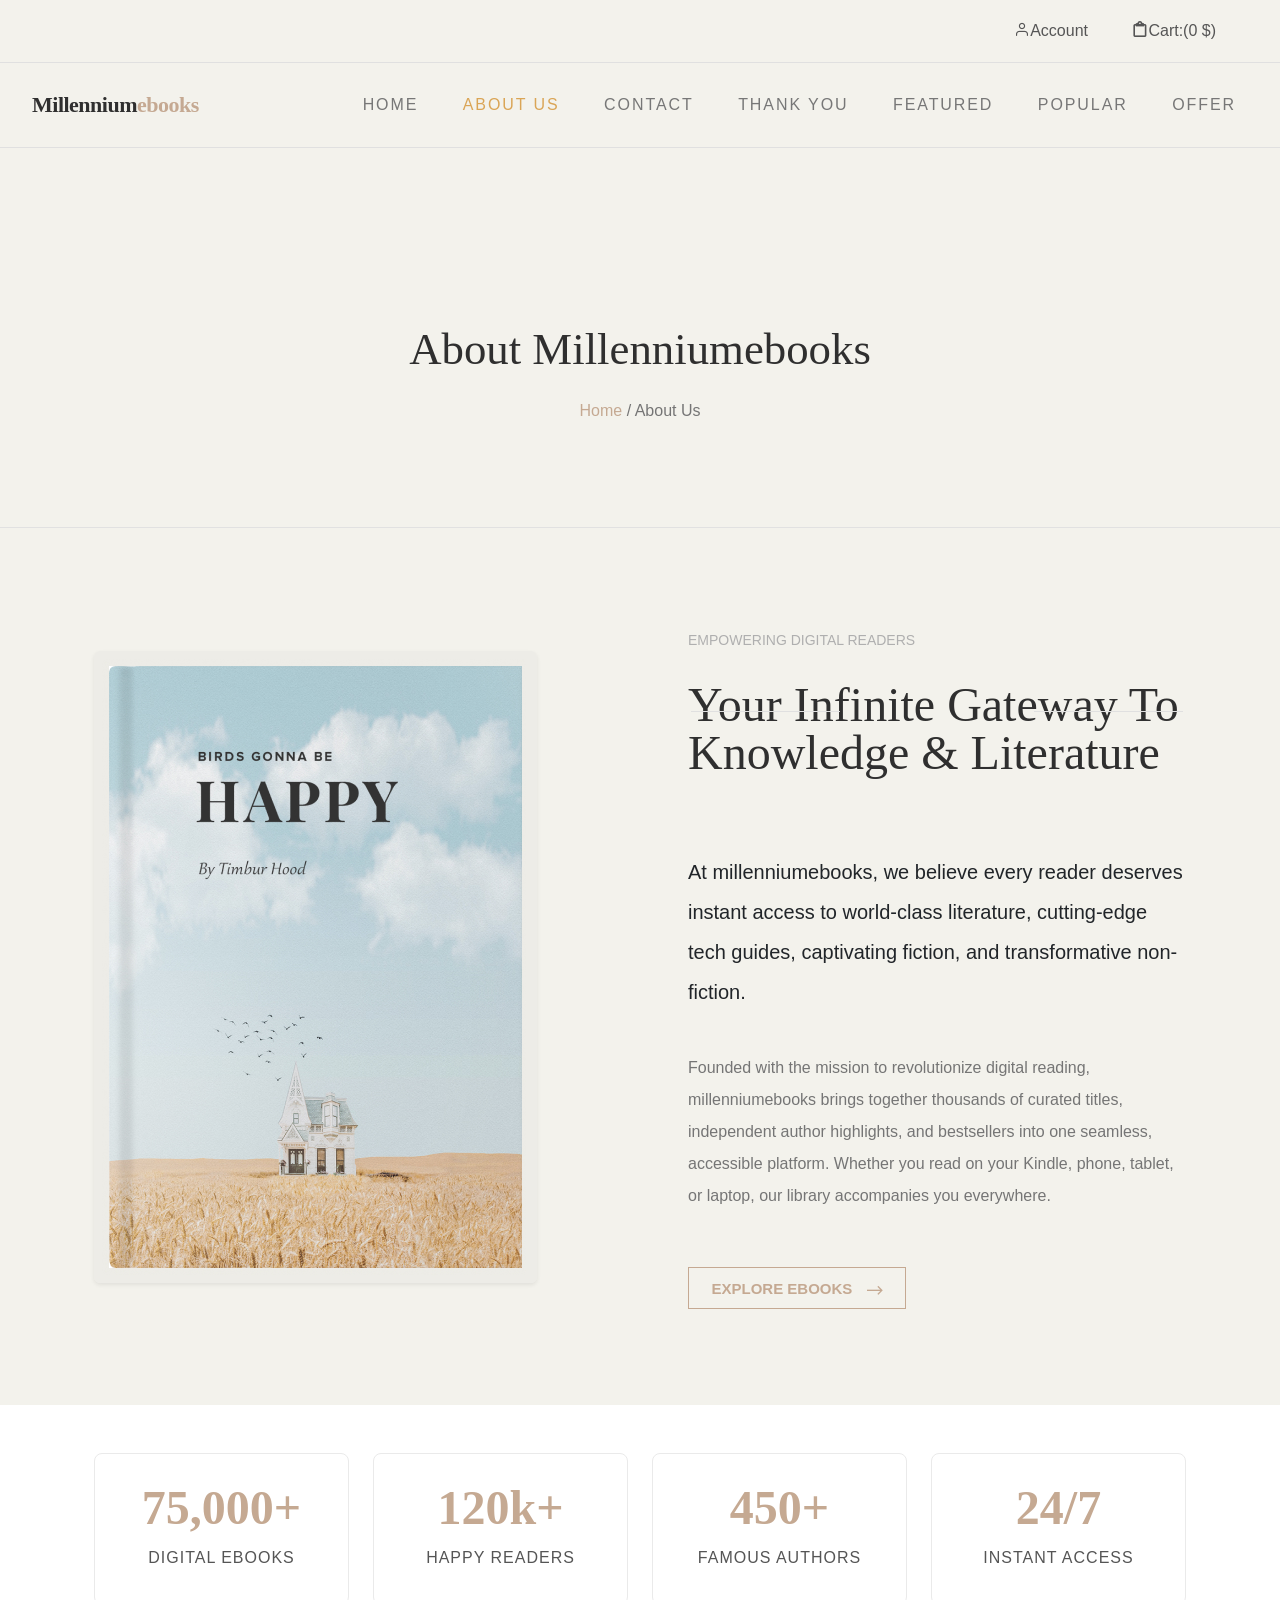
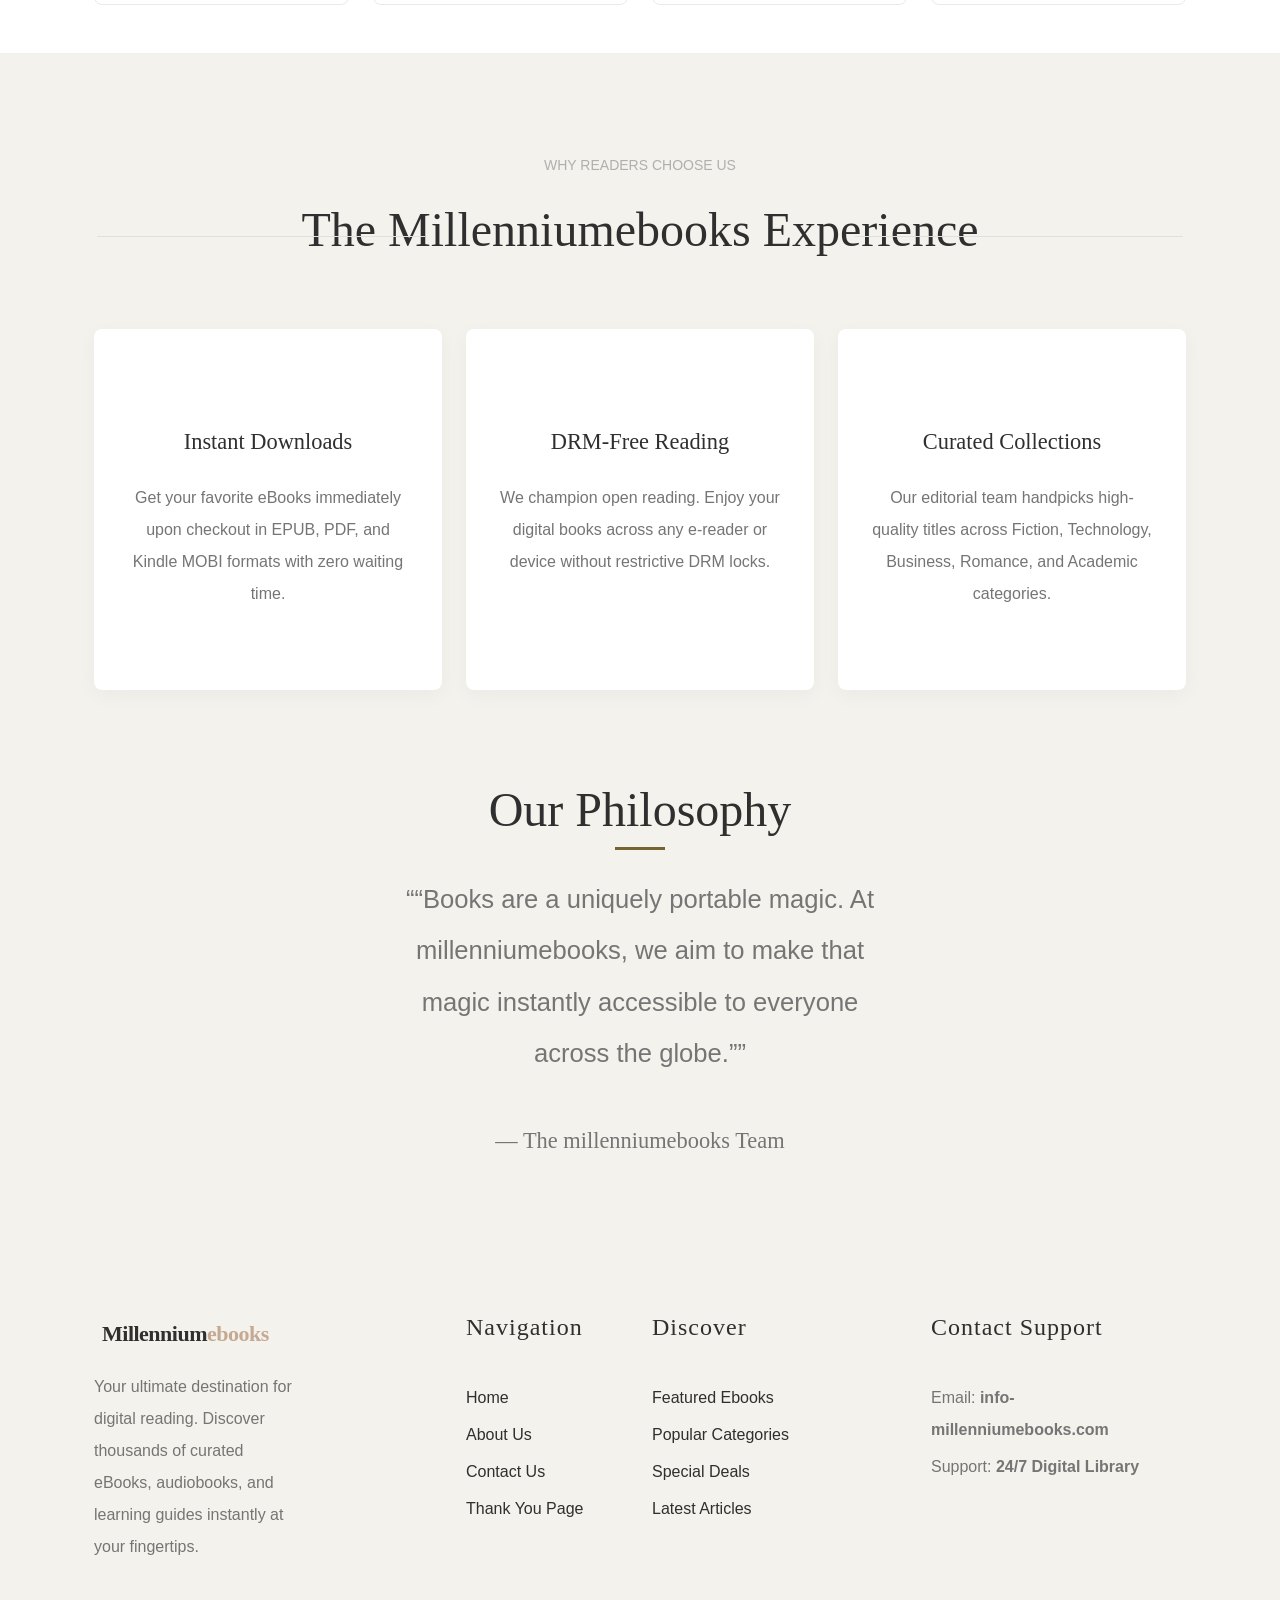
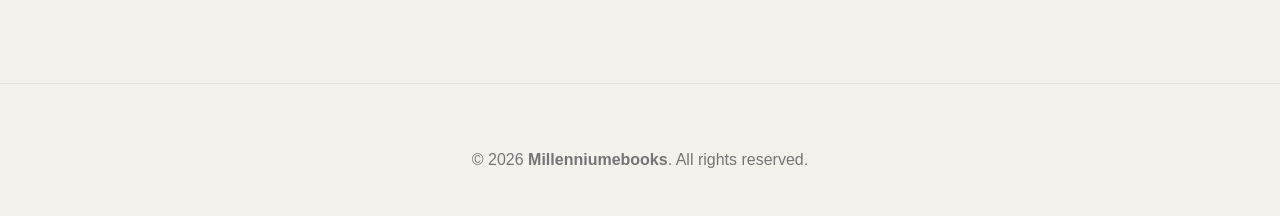
==== about.html @ 680aabe4 "first commit" ====
<!DOCTYPE html>
<html lang="en">

<head>
	<title>About Us - millenniumebooks</title>
	<meta charset="utf-8">
	<meta http-equiv="X-UA-Compatible" content="IE=edge">
	<meta name="viewport" content="width=device-width, initial-scale=1.0">
	<meta name="format-detection" content="telephone=no">
	<meta name="apple-mobile-web-app-capable" content="yes">
	<meta name="author" content="millenniumebooks">
	<meta name="keywords" content="ebooks, digital library, online bookstore, reading, audiobooks">
	<meta name="description"
		content="Learn more about millenniumebooks - your digital doorway to millions of eBooks and audiobooks worldwide.">

	<link href="https://cdn.jsdelivr.net/npm/bootstrap@5.3.1/dist/css/bootstrap.min.css" rel="stylesheet"
		integrity="sha384-4bw+/aepP/YC94hEpVNVgiZdgIC5+VKNBQNGCHeKRQN+PtmoHDEXuppvnDJzQIu9" crossorigin="anonymous">

	<link rel="stylesheet" type="text/css" href="css/normalize.css">
	<link rel="stylesheet" type="text/css" href="icomoon/icomoon.css">
	<link rel="stylesheet" type="text/css" href="css/vendor.css">
	<link rel="stylesheet" type="text/css" href="style.css">

	<style>
		.page-hero {
			background: #F3F2EC;
			padding: 80px 0 60px 0;
			text-align: center;
			border-bottom: 1px solid #E1E1E1;
		}

		.page-title {
			font-family: var(--heading-font);
			font-size: 2.8rem;
			color: #2f2f2f;
			margin-bottom: 15px;
		}

		.page-breadcrumb {
			font-size: 1rem;
			color: #757575;
		}

		.page-breadcrumb a {
			color: #C5A992;
			text-decoration: none;
		}

		.about-feature-box {
			background: #ffffff;
			padding: 40px 30px;
			border-radius: 8px;
			box-shadow: 0 5px 20px rgba(0, 0, 0, 0.04);
			transition: transform 0.3s ease, box-shadow 0.3s ease;
			height: 100%;
		}

		.about-feature-box:hover {
			transform: translateY(-5px);
			box-shadow: 0 12px 30px rgba(0, 0, 0, 0.08);
		}

		.feature-icon {
			font-size: 42px;
			color: #C5A992;
			margin-bottom: 20px;
			display: inline-block;
		}

		.stat-box {
			text-align: center;
			padding: 30px 15px;
			background: #ffffff;
			border-radius: 8px;
			border: 1px solid #EAEAEA;
		}

		.stat-number {
			font-family: var(--heading-font);
			font-size: 3rem;
			color: #C5A992;
			font-weight: 700;
			line-height: 1;
			margin-bottom: 10px;
		}

		.stat-label {
			font-size: 1rem;
			color: #555555;
			text-transform: uppercase;
			letter-spacing: 1px;
		}
	</style>
</head>

<body>

	<div id="header-wrap">

		<div class="top-content">
			<div class="container-fluid">
				<div class="row align-items-center">
					<div class="col-12 text-end">
						<div class="right-element">
							<a href="#" class="user-account for-buy"><i
									class="icon icon-user"></i><span>Account</span></a>
							<a href="#" class="cart for-buy"><i class="icon icon-clipboard"></i><span>Cart:(0
									$)</span></a>
						</div><!--top-right-->
					</div>
				</div>
			</div>
		</div><!--top-content-->

		<header id="header">
			<div class="container-fluid">
				<div class="row align-items-center">

					<div class="col-md-3">
						<div class="main-logo">
							<a href="index.html" class="brand-logo"
								style="text-decoration: none; display: inline-flex; align-items: center; gap: 8px;">
								<i class="icon icon-bookmark" style="font-size: 26px; color: #C5A992;"></i>
								<span
									style="font-family: 'Prata', serif; font-size: 22px; font-weight: 700; color: #2f2f2f; letter-spacing: -0.5px;">
									Millennium<span style="color: #C5A992;">ebooks</span>
								</span>
							</a>
						</div>
					</div>

					<div class="col-md-9">

						<nav id="navbar">
							<div class="main-menu stellarnav">
								<ul class="menu-list">
									<li class="menu-item"><a href="index.html">Home</a></li>
									<li class="menu-item active"><a href="about.html" class="nav-link">About Us</a></li>
									<li class="menu-item"><a href="contact.html" class="nav-link">Contact</a></li>
									<li class="menu-item"><a href="thank-you.html" class="nav-link">Thank You</a></li>

									<li class="menu-item"><a href="index.html#featured-books"
											class="nav-link">Featured</a></li>
									<li class="menu-item"><a href="index.html#popular-books"
											class="nav-link">Popular</a></li>
									<li class="menu-item"><a href="index.html#special-offer" class="nav-link">Offer</a>
									</li>
								</ul>

								<div class="hamburger">
									<span class="bar"></span>
									<span class="bar"></span>
									<span class="bar"></span>
								</div>

							</div>
						</nav>

					</div>

				</div>
			</div>
		</header>

	</div><!--header-wrap-->

	<!-- Hero Banner -->
	<section class="page-hero">
		<div class="container">
			<h1 class="page-title">About millenniumebooks</h1>
			<p class="page-breadcrumb"><a href="index.html">Home</a> / About Us</p>
		</div>
	</section>

	<!-- Main Story Section -->
	<section class="py-5 my-5">
		<div class="container">
			<div class="row align-items-center">
				<div class="col-lg-6 mb-4 mb-lg-0">
					<img src="images/single-image.jpg" alt="About Millennium Ebooks"
						class="img-fluid rounded shadow-sm">
				</div>
				<div class="col-lg-6 ps-lg-5">
					<div class="section-header">
						<div class="title">
							<span>Empowering Digital Readers</span>
						</div>
						<h2 class="section-title">Your Infinite Gateway To Knowledge & Literature</h2>
					</div>
					<p class="lead text-dark">At <strong>millenniumebooks</strong>, we believe every reader deserves
						instant access to world-class literature, cutting-edge tech guides, captivating fiction, and
						transformative non-fiction.</p>
					<p>Founded with the mission to revolutionize digital reading, millenniumebooks brings together
						thousands of curated titles, independent author highlights, and bestsellers into one seamless,
						accessible platform. Whether you read on your Kindle, phone, tablet, or laptop, our library
						accompanies you everywhere.</p>
					<div class="btn-wrap mt-4">
						<a href="index.html#featured-books" class="btn btn-outline-accent btn-accent-arrow">Explore
							Ebooks <i class="icon icon-ns-arrow-right"></i></a>
					</div>
				</div>
			</div>
		</div>
	</section>

	<!-- Counter Stats Section -->
	<section class="py-5 bg-white">
		<div class="container">
			<div class="row g-4">
				<div class="col-md-3 col-6">
					<div class="stat-box">
						<div class="stat-number">75,000+</div>
						<div class="stat-label">Digital Ebooks</div>
					</div>
				</div>
				<div class="col-md-3 col-6">
					<div class="stat-box">
						<div class="stat-number">120k+</div>
						<div class="stat-label">Happy Readers</div>
					</div>
				</div>
				<div class="col-md-3 col-6">
					<div class="stat-box">
						<div class="stat-number">450+</div>
						<div class="stat-label">Famous Authors</div>
					</div>
				</div>
				<div class="col-md-3 col-6">
					<div class="stat-box">
						<div class="stat-number">24/7</div>
						<div class="stat-label">Instant Access</div>
					</div>
				</div>
			</div>
		</div>
	</section>

	<!-- Features Cards Section -->
	<section class="py-5 my-5">
		<div class="container">
			<div class="section-header align-center mb-5">
				<div class="title">
					<span>Why Readers Choose Us</span>
				</div>
				<h2 class="section-title">The millenniumebooks Experience</h2>
			</div>

			<div class="row g-4">
				<div class="col-md-4">
					<div class="about-feature-box text-center">
						<i class="icon icon-download feature-icon"></i>
						<h3>Instant Downloads</h3>
						<p>Get your favorite eBooks immediately upon checkout in EPUB, PDF, and Kindle MOBI formats with
							zero waiting time.</p>
					</div>
				</div>

				<div class="col-md-4">
					<div class="about-feature-box text-center">
						<i class="icon icon-shield feature-icon"></i>
						<h3>DRM-Free Reading</h3>
						<p>We champion open reading. Enjoy your digital books across any e-reader or device without
							restrictive DRM locks.</p>
					</div>
				</div>

				<div class="col-md-4">
					<div class="about-feature-box text-center">
						<i class="icon icon-star feature-icon"></i>
						<h3>Curated Collections</h3>
						<p>Our editorial team handpicks high-quality titles across Fiction, Technology, Business,
							Romance, and Academic categories.</p>
					</div>
				</div>
			</div>
		</div>
	</section>

	<!-- Quote Section -->
	<section id="quotation" class="align-center pb-5 mb-5">
		<div class="inner-content">
			<h2 class="section-title divider">Our Philosophy</h2>
			<blockquote data-aos="fade-up">
				<q>“Books are a uniquely portable magic. At millenniumebooks, we aim to make that magic instantly
					accessible to everyone across the globe.”</q>
				<div class="author-name">— The millenniumebooks Team</div>
			</blockquote>
		</div>
	</section>

	<!-- Footer -->
	<footer id="footer">
		<div class="container">
			<div class="row">

				<div class="col-md-4">
					<div class="footer-item">
						<div class="company-brand">
							<a href="index.html" class="brand-logo"
								style="text-decoration: none; display: inline-flex; align-items: center; gap: 8px; margin-bottom: 15px;">
								<i class="icon icon-bookmark" style="font-size: 26px; color: #C5A992;"></i>
								<span
									style="font-family: 'Prata', serif; font-size: 22px; font-weight: 700; color: #2f2f2f; letter-spacing: -0.5px;">
									Millennium<span style="color: #C5A992;">ebooks</span>
								</span>
							</a>
							<p>Your ultimate destination for digital reading. Discover thousands of curated eBooks,
								audiobooks, and learning guides instantly at your fingertips.</p>
						</div>
					</div>
				</div>

				<div class="col-md-2">
					<div class="footer-menu">
						<h5>Navigation</h5>
						<ul class="menu-list">
							<li class="menu-item"><a href="index.html">Home</a></li>
							<li class="menu-item"><a href="about.html">About Us</a></li>
							<li class="menu-item"><a href="contact.html">Contact Us</a></li>
							<li class="menu-item"><a href="thank-you.html">Thank You Page</a></li>
						</ul>
					</div>
				</div>

				<div class="col-md-3">
					<div class="footer-menu">
						<h5>Discover</h5>
						<ul class="menu-list">
							<li class="menu-item"><a href="index.html#featured-books">Featured Ebooks</a></li>
							<li class="menu-item"><a href="index.html#popular-books">Popular Categories</a></li>
							<li class="menu-item"><a href="index.html#special-offer">Special Deals</a></li>
							<li class="menu-item"><a href="index.html#latest-blog">Latest Articles</a></li>
						</ul>
					</div>
				</div>

				<div class="col-md-3">
					<div class="footer-menu">
						<h5>Contact Support</h5>
						<ul class="menu-list">
							<li class="menu-item">
								<span>Email: <strong>info-millenniumebooks.com</strong></span>
							</li>
							<li class="menu-item">
								<span>Support: <strong>24/7 Digital Library</strong></span>
							</li>
						</ul>
					</div>
				</div>

			</div>
		</div>
	</footer>

	<div id="footer-bottom">
		<div class="container">
			<div class="row">
				<div class="col-md-12">
					<div class="copyright text-center">
						<p>© 2026 <strong>Millenniumebooks</strong>. All rights reserved.</p>
					</div>
				</div>
			</div>
		</div>
	</div>

	<script src="js/jquery-1.11.0.min.js"></script>
	<script src="https://cdn.jsdelivr.net/npm/bootstrap@5.3.1/dist/js/bootstrap.bundle.min.js"
		integrity="sha384-HwwvtgBNo3bZJJLYd8oVXjrBZt8cqVSpeBNS5n7C8IVInixGAoxmnlMuBnhbgrkm"
		crossorigin="anonymous"></script>
	<script src="js/plugins.js"></script>
	<script src="js/script.js"></script>
	<script src="js/cart.js"></script>

</body>

</html>
---- icomoon/icomoon.css ----
@font-face {
  font-family: 'icomoon';
  src:  url('fonts/icomoon.eot?23qo56');
  src:  url('fonts/icomoon.eot?23qo56#iefix') format('embedded-opentype'),
    url('fonts/icomoon.ttf?23qo56') format('truetype'),
    url('fonts/icomoon.woff?23qo56') format('woff'),
    url('fonts/icomoon.svg?23qo56#icomoon') format('svg');
  font-weight: normal;
  font-style: normal;
  font-display: block;
}

[class^="icon-"], [class*=" icon-"] {
  /* use !important to prevent issues with browser extensions that change fonts */
  font-family: 'icomoon' !important;
  speak: never;
  font-style: normal;
  font-weight: normal;
  font-variant: normal;
  text-transform: none;
  line-height: 1;

  /* Better Font Rendering =========== */
  -webkit-font-smoothing: antialiased;
  -moz-osx-font-smoothing: grayscale;
}

.icon-ns-arrow-right:before {
  content: "\e90b";
}
.icon-cancel:before {
  content: "\e904";
}
.icon-arrow-left-circle:before {
  content: "\e902";
}
.icon-arrow-right-circle:before {
  content: "\e903";
}
.icon-user:before {
  content: "\e907";
}
.icon-search:before {
  content: "\e905";
}
.icon-notes:before {
  content: "\e906";
}
.icon-clipboard:before {
  content: "\e908";
}
.icon-close:before {
  content: "\e909";
}
.icon-currency-dollar:before {
  content: "\e90a";
}
.icon-arrow-left:before {
  content: "\e900";
}
.icon-arrow-right:before {
  content: "\e901";
}
.icon-twitter:before {
  content: "\f099";
}
.icon-facebook:before {
  content: "\f09a";
}
.icon-facebook-f:before {
  content: "\f09a";
}
.icon-bars:before {
  content: "\f0c9";
}
.icon-navicon:before {
  content: "\f0c9";
}
.icon-reorder:before {
  content: "\f0c9";
}
.icon-youtube-play:before {
  content: "\f16a";
}
.icon-behance-square:before {
  content: "\f1b5";
}
.icon-paper-plane:before {
  content: "\f1d8";
}
.icon-send:before {
  content: "\f1d8";
}
.icon-pinterest-p:before {
  content: "\f231";
}
---- style.css ----
/*
Theme Name: Booksaw BookStore Template
Theme URI: https://templatesjungle.com/
Author: TemplatesJungle
Author URI: https://templatesjungle.com/
Description: Booksaw is specially designed product packaged for Book Store by TemplateJungle.
Version: 1.1
*/

/*--------------------------------------------------------------
/* GENERAL STYLES
--------------------------------------------------------------*/
/*--------------------------------------------------------------
/** 1. VARIABLES
--------------------------------------------------------------*/
:root {
  /* widths for rows and containers
     */
  --header-height: 160px;
  --header-height-min: 80px;
}

/* on mobile devices below 600px
 */
@media screen and (max-width: 600px) {
  :root {
    --header-height: 100px;
    --header-height-min: 80px;
  }
}

/* Theme Colors */
:root {
  --accent-color: #C5A992;
  --secondary-color: #C5A992;
  --dark-color: #2f2f2f;
  --light-color: #F3F2EC;
  --body-text-color: #757575;
  --light-text-color: #afafaf;
  --dark-text-color: #2f2f2f;
}

/* Fonts */
:root {
  --body-font: "Raleway", sans-serif;
  --heading-font: "Prata", Georgia, serif;
  --secondary-font: "Playfair Display", Georgia, serif;
}

/* Bootstrap variables */
:root,
[data-bs-theme=light] {
  --heading-font: "Prata", Georgia, serif;
  --heading-font-weight: 400;
  --heading-color: var(--bs-dark);
  --heading-line-height: 1.1;

  --swiper-theme-color: var(--bs-primary);

  --custom-easing: cubic-bezier(.17, .67, .83, .67);

  /* theme colors */
  --bs-body-font-family: "Raleway", arial, sans-serif;
  --bs-body-font-size: 0.9rem;
  --bs-body-font-weight: 400;
  --bs-body-line-height: 1.7;
  --bs-body-color: #333;
  --bs-body-color-rgb: 51, 51, 51;

  --bs-primary: #C5A992;
  --bs-primary-dark: #C5A992;
  --bs-secondary: #C5A992;
  --bs-black: #111;
  --bs-light: #F1F1F0;
  --bs-dark: #212529;
  --bs-gray: #949494;
  --bs-gray-dark: #51565b;

  --bs-primary-rgb: 169, 128, 115;
  --bs-secondary-rgb: 253, 238, 233;
  --bs-black-rgb: 17, 17, 17;
  --bs-light-rgb: 241, 241, 240;
  --bs-dark-rgb: 33, 37, 41;

  --bs-link-color: var(--bs-dark);
  --bs-link-color-rgb: 17, 17, 17;
  --bs-link-decoration: underline;
  --bs-link-hover-color: var(--bs-primary);
  --bs-link-hover-color-rgb: 169, 128, 115;
}

.container,
.container-fluid,
.container-lg,
.container-md,
.container-sm,
.container-xl,
.container-xxl {
  /* spacing */
  --bs-gutter-x: 2.5rem;
}

.display-1,
.display-2,
.display-3,
.display-4,
.display-5,
.display-6 {
  font-family: var(--heading-font);
  font-weight: var(--heading-font-weight);
  line-height: var(--heading-line-height);
}

h1,
h2,
h3,
h4,
h5,
h6 {
  color: var(--heading-color);
}

a {
  text-decoration: none;
  transition: all 0.3s ease-out;
}

/* container fluid */
.container-fluid {
  /* width: 98%; */
  max-width: 1800px;
}

/* Dropdown */
.dropdown-menu {
  --bs-dropdown-border-radius: 0;
  --bs-dropdown-border-width: 0;
}

.dropdown-item {
  --bs-dropdown-item-padding-y: 0.25rem;
  --bs-dropdown-item-padding-x: 1rem;
  --bs-dropdown-link-color: var(--bs-black);
  --bs-dropdown-item-border-radius: 0;
}

.dropdown-item.active,
.dropdown-item:active {
  --bs-dropdown-link-active-color: var(--bs-light);
  --bs-dropdown-link-active-bg: var(--bs-black);
}

/* list group */
.list-group-item {
  --bs-list-group-item-padding-x: 0;
  --bs-list-group-border-width: 0;
}

/* btn */
.btn {
  --bs-btn-border-radius: 0;
}

.btn-primary {
  --bs-btn-color: #fff;
  --bs-btn-bg: var(--bs-primary);
  --bs-btn-border-color: var(--bs-primary);
  --bs-btn-hover-color: #fff;
  --bs-btn-hover-bg: var(--bs-primary-dark);
  --bs-btn-hover-border-color: var(--bs-primary-dark);
  --bs-btn-focus-shadow-rgb: 49, 132, 253;
  --bs-btn-active-color: #fff;
  --bs-btn-active-bg: var(--bs-secondary);
  --bs-btn-active-border-color: var(--bs-secondary);
  --bs-btn-active-shadow: inset 0 3px 5px rgba(0, 0, 0, 0.125);
  --bs-btn-disabled-color: #fff;
  --bs-btn-disabled-bg: var(--bs-primary);
  --bs-btn-disabled-border-color: var(--bs-primary);
}

.btn-outline-primary {
  --bs-btn-color: var(--bs-primary);
  --bs-btn-border-color: var(--bs-primary);
  --bs-btn-hover-color: #fff;
  --bs-btn-hover-bg: var(--bs-primary);
  --bs-btn-hover-border-color: var(--bs-primary);
  --bs-btn-focus-shadow-rgb: 13, 110, 253;
  --bs-btn-active-color: #fff;
  --bs-btn-active-bg: var(--bs-primary);
  --bs-btn-active-border-color: var(--bs-primary);
  --bs-btn-active-shadow: inset 0 3px 5px rgba(0, 0, 0, 0.125);
  --bs-btn-disabled-color: var(--bs-primary);
  --bs-btn-disabled-bg: transparent;
  --bs-btn-disabled-border-color: var(--bs-primary);
  --bs-gradient: none;
}

.pagination {
  --bs-pagination-active-bg: var(--bs-black);
  --bs-pagination-bg: transparent;
  --bs-pagination-border-width: 0;
  --bs-pagination-border-radius: 0;
}

/* breadcrumb */
.breadcrumb {
  --bs-breadcrumb-item-padding-x: 1em;
}

/* text white */
.text-white {
  --heading-color: var(--bs-light);
  --bs-breadcrumb-item-active-color: var(--bs-light);
  --bs-breadcrumb-divider-color: var(--bs-light);
  --bs-link-color-rgb: var(--bs-light-rgb);
  --bs-link-hover-color-rgb: var(--bs-light-rgb);
}

.text-white .nav-link {
  --bs-nav-link-color: var(--bs-light);
  --bs-nav-link-hover-color: var(--bs-light);
  --bs-nav-link-active-color: var(--bs-light);
  --bs-navbar-active-color: var(--bs-light);
}

/* accordion */
.accordion {
  --bs-accordion-border-width: 0;
  --bs-accordion-border-radius: 0;
  --bs-accordion-inner-border-radius: 0;
  --bs-accordion-btn-padding-x: 0;
  --bs-accordion-btn-padding-y: 1rem;
  --bs-accordion-btn-color: var(--bs-dark);
  --bs-accordion-btn-bg: transparent;
  --bs-accordion-btn-focus-border-color: var(--bs-dark);
  --bs-accordion-btn-focus-box-shadow: none;
  --bs-accordion-body-padding-x: 0;
  --bs-accordion-body-padding-y: 1rem;
  --bs-accordion-active-color: var(--bs-dark);
  --bs-accordion-active-bg: transparent;
}

.accordion-button {
  font-size: 1.2rem;
  border-bottom: 1px solid var(--bs-border-color);
}

/* form control */
.form-control:focus {
  border-color: #ccc;
  box-shadow: 0 0 0 0.25rem rgba(200, 200, 200, .25);
}

/* dark theme */
[data-bs-theme=dark] {
  color-scheme: dark;

  --heading-color: #fff;
  --bs-heading-color: #fff;
  --bs-link-color: #CCCCCC;
  --bs-link-hover-color: var(--bs-primary);
  --bs-link-color-rgb: 204, 204, 204;
  --bs-link-hover-color-rgb: 131, 169, 172;
  --bs-body-color: var(--bs-light);
  --bs-body-color-rgb: 241, 241, 240;
  --bs-body-bg: #111;
  --bs-body-bg-rgb: 17, 17, 41;

  color: var(--bs-gray);
}

[data-bs-theme=dark] .dropdown-item {
  --bs-dropdown-link-color: var(--bs-light);
  --bs-dropdown-link-hover-color: var(--bs-white);
}

[data-bs-theme=dark] .bg-white,
[data-bs-theme=dark] .bg-light {
  --bs-bg-opacity: 0.1;
}

/* end of Bootstrap Color Theme */

.container, .container-fluid, .container-lg, .container-md, .container-sm, .container-xl, .container-xxl {
  --bs-gutter-x: 3rem;
}

/* 2.1 General Styles
/*----------------------------------------------*/
*,
*::before,
*::after {
  -webkit-box-sizing: border-box;
  -moz-box-sizing: border-box;
  box-sizing: border-box;
}

html {
  box-sizing: border-box;
}

body {
  font-family: var(--body-font);
  font-size: 16px;
  line-height: 2;
  color: var(--body-text-color);
  background-color: var(--light-color);
}

body.no-scroll {
  overflow: hidden;
}

a {
  color: var(--accent-color);
  transition: 0.3s color ease-out;
}

a:hover {
  color: #111;
}

ul,
ol {
  margin-top: 0;
  margin-bottom: 10px;
  margin-left: 0;
}

ul ul,
ol ul,
ul ol,
ol ol {
  margin-top: 5px;
  margin-bottom: 0;
}

ul li,
ol li {
  margin-bottom: 5px;
  outline: 0;
}

ul li.active a {
  color: #daa556;
}

ul li:last-child,
ol li:last-child {
  margin-bottom: 0;
}

dl {
  margin-top: 0;
  margin-bottom: 2rem;
}

dt,
dd {
  line-height: 1.42857143;
}

dt {
  font-weight: bold;
}

dd {
  margin-left: 0;
}

button,
input,
select,
textarea {
  font-family: inherit;
  font-size: inherit;
  line-height: inherit;
  outline: 0;
}

figure {
  margin: 0;
}

img {
  display: inline-block;
  border: 0;
  max-width: 100%;
  height: auto;
  vertical-align: middle;
}

::selection {
  background: rgba(0, 0, 0, 0.8);
  color: #fff;
  text-shadow: none;
}

::-moz-selection {
  background: rgba(0, 0, 0, 0.8);
  color: #fff;
  text-shadow: none;
}

/* image align */
figure.align-right {
  margin: 30px 0 30px 30px;
}

/* Typography */
/*----------------------------------------------*/

h1,
.h1,
h2,
.h2,
h3,
.h3,
h4,
.h4,
h5,
.h5,
h6,
.h6 {
  font-family: var(--heading-font);
  line-height: 1.2;
  color: var(--dark-color);
}

h1.light,
.h1,
h2.light,
.h2,
h3.light,
.h3,
h4.light,
.h4,
h5.light,
.h5,
h6.light,
.h6 {
  color: #fff;
}

h1,
h2,
h3 {
  margin: 25px 0;
  text-transform: capitalize;
}

h5,
h6 {
  letter-spacing: 1px;
}

h1,
.h1 {
  font-size: 2.5em;
  line-height: 1.4;
}

h2,
.h2 {
  font-size: 1.5em;
  line-height: 1.4;
}

h3,
.h3 {
  font-size: 1.4em;
  line-height: 1.4;
}

h4,
.h4 {
  font-size: 1.1em;
  line-height: 1.4;
}

h5,
.h5 {
  font-size: .83em;
  line-height: 1.25;
}

h6,
.h6 {
  font-size: .67em;
  line-height: 1.1;
}

h1 a,
h2 a,
h3 a,
h4 a,
h5 a,
h6 a {
  font-weight: inherit;
  color: inherit;
  text-decoration: none;
}

p {
  margin: 0 0 20px 0;
}

p:empty {
  display: none;
}

small {
  font-size: 85%;
}

mark {
  background-color: #fcf8e3;
  padding: 0.28rem;
}

dfn,
cite,
em,
i {
  font-style: italic;
}

code,
kbd,
var {
  font-size: 14px;
}

code {
  background-color: #f9f2f4;
}

abbr {
  border-bottom: 0.1px dotted #666;
  cursor: help;
}

::placeholder {
  color: #999;
}

/*----------------------------------------------*/
/* 2.1 Floating & Alignment */
/*----------------------------------------------*/

.align-left {
  float: left;
  text-align: left;
}

.align-right {
  float: right;
  text-align: right;
}

.align-center {
  display: block;
  margin-left: auto;
  margin-right: auto;
  text-align: center;
}

/**::after,*/
.container::after,
.row::after,
.clearfix::after {
  display: block;
  clear: both;
  content: "";
}

/** Text Align
--------------------------------------------------------------*/

.text-left {
  text-align: left;
}

.text-right {
  text-align: right;
}

.text-center {
  text-align: center;
}

.text-justify {
  text-align: justify;
}

.text-nowrap {
  white-space: nowrap;
}

.text-lead {
  font-size: 120%;
  line-height: 1.7em;
}

.text-lead strong {
  font-size: 115%;
  font-weight: 500;
}

.text-muted {
  color: #777;
}

.text-pri {
  color: #ff9697;
}

.text-hide {
  font: 0/0 a;
  color: transparent;
  text-shadow: none;
  background-color: transparent;
  border: 0;
}

/*------------------------------------------------
/* 2.3 Forms
–––––––––––––––––––––––––––––––––––––––––––––––––– */
input[type="email"],
input[type="number"],
input[type="search"],
input[type="text"],
input[type="tel"],
input[type="url"],
input[type="password"],
textarea,
select {
  padding: 6px 10px;
  /* The 6px vertically centers text on FF, ignored by Webkit */
  background-color: #fff;
  border: 1px solid #D1D1D1;
  border-radius: 4px;
  box-shadow: none;
  box-sizing: border-box;
}

/* Removes awkward default styles on some inputs for iOS */
input[type="email"],
input[type="number"],
input[type="search"],
input[type="text"],
input[type="tel"],
input[type="url"],
input[type="password"],
textarea {
  -webkit-appearance: none;
  -moz-appearance: none;
  appearance: none;
}

textarea {
  min-height: 65px;
  padding-top: 6px;
  padding-bottom: 6px;
}

input[type="email"]:focus,
input[type="number"]:focus,
input[type="search"]:focus,
input[type="text"]:focus,
input[type="tel"]:focus,
input[type="url"]:focus,
input[type="password"]:focus,
textarea:focus,
select:focus {
  border: 1px solid #33C3F0;
  outline: 0;
}

label,
legend {
  display: block;
  margin-bottom: .5rem;
  font-weight: 600;
}

fieldset {
  padding: 0;
  border-width: 0;
}

input[type="checkbox"],
input[type="radio"] {
  display: inline;
}

label>.label-body {
  display: inline-block;
  margin-left: .5rem;
  font-weight: normal;
}

/*------------------------------------------------
/* 2.4 Lists
–––––––––––––––––––––––––––––––––––––––––––––––––– */
ul {
  list-style: circle inside;
}

ol {
  list-style: decimal inside;
}

ol,
ul {
  padding-left: 0;
  margin-top: 0;
}

ul ul,
ul ol,
ol ol,
ol ul {
  margin: 1.5rem 0 1.5rem 3rem;
  font-size: 90%;
}

li {
  margin-bottom: 1rem;
}

/*------------------------------------------------
/* 2.5 Code
–––––––––––––––––––––––––––––––––––––––––––––––––– */
code {
  padding: .2rem .5rem;
  margin: 0 .2rem;
  font-size: 90%;
  white-space: nowrap;
  background: #F1F1F1;
  border: 1px solid #E1E1E1;
  border-radius: 4px;
}

pre>code {
  display: block;
  padding: 1rem 1.5rem;
  white-space: pre;
}

/*------------------------------------------------
/* 2.6 Tables
–––––––––––––––––––––––––––––––––––––––––––––––––– */
th,
td {
  padding: 12px 15px;
  text-align: left;
  border-bottom: 1px solid #E1E1E1;
}

th:first-child,
td:first-child {
  padding-left: 0;
}

th:last-child,
td:last-child {
  padding-right: 0;
}

/*------------------------------------------------
/* 2.7 Spacing
–––––––––––––––––––––––––––––––––––––––––––––––––– */
button,
.button {
  margin-bottom: 1rem;
}

input,
textarea,
select,
fieldset {
  margin-bottom: 1.5rem;
}

pre,
blockquote,
dl,
figure,
table,
p,
ul,
ol,
form {
  margin-bottom: 2.5rem;
}

/*------------------------------------------------
/* 2.8 Utilities
–––––––––––––––––––––––––––––––––––––––––––––––––– */
.u-full-width {
  width: 100%;
  box-sizing: border-box;
}

.u-max-full-width {
  max-width: 100%;
  box-sizing: border-box;
}

.u-pull-right {
  float: right;
}

.u-pull-left {
  float: left;
}

.list-icon i {
  margin-right: 10px;
}

.list-unstyled {
  list-style: none;
}

.txt-fx .letter {
  opacity: 0;
}

/*------------------------------------------------
/* 2.9 Misc
–––––––––––––––––––––––––––––––––––––––––––––––––– */
hr {
  margin-top: 3rem;
  margin-bottom: 3.5rem;
  border-width: 0;
  border-top: 1px solid #E1E1E1;
}

/*--------------------------------------------------------------
/** 2.10 Buttons
--------------------------------------------------------------*/
a.btn,
input[type="button"],
input[type="submit"],
input[type="reset"],
input[type="file"],
button {
  background-image: none;
  background: var(--accent-color);
  text-decoration: none !important;
  display: inline-block;
  position: relative;
  border: 1px solid transparent;
  border-radius: 0;
  padding: 0.75em 1.5em;
  margin-top: 15px;
  font-size: 15px;
  font-weight: bold;
  line-height: normal;
  text-align: center;
  text-transform: uppercase;
  color: #fff;
  z-index: 1;
  cursor: pointer;
  white-space: nowrap;
  vertical-align: middle;
  -webkit-transition: all 0.3s ease-in;
  transition: all 0.3s ease-in;
  -ms-touch-action: manipulation;
  touch-action: manipulation;
  -webkit-user-select: none;
  -moz-user-select: none;
  -ms-user-select: none;
  user-select: none;
}

.btn:hover,
.btn:focus,
input[type="button"]:focus,
input[type="button"]:hover,
input[type="submit"]:focus,
input[type="submit"]:hover,
input[type="reset"]:focus,
input[type="reset"]:hover,
input[type="file"]:focus,
input[type="file"]:hover,
button:focus,
button:hover {
  text-decoration: none;
  outline: 0;
}

.light .btn:hover {
  color: #fff;
}

.btn:last-child {
  margin-right: 0;
}

.btn:active,
.btn.btn-outline-light:active,
.btn.btn-outline-dark:active,
.btn.btn-outline-accent:active,
input[type="button"]:active,
input[type="submit"]:active,
input[type="reset"]:active,
input[type="file"]:active,
button:active {
  outline: 0;
  background-image: none;
  -webkit-box-shadow: inset 0 1px 3px rgba(0, 0, 0, 0.3);
  box-shadow: inset 0 1px 3px rgba(0, 0, 0, 0.3);
}

.btn.disabled,
.btn[disabled],
fieldset[disabled] .btn {
  cursor: not-allowed;
  opacity: 0.65;
  box-shadow: none;
}

a.btn.disabled,
fieldset[disabled] a.btn {
  pointer-events: none;
}

/* - Button Sizes
------------------------------------------------------------- */
.btn.btn-small {
  padding: 0.325em 1.7em;
  font-size: 0.65em;
}

.btn.btn-medium {
  padding: 0.5em 1.75em;
  font-size: 0.75em;
}

.btn.btn-large {
  padding: 1em 2.5em;
}

.btn.btn-xlarge {
  padding: 1.5em 2.7em;
  font-size: 0.9em;
}

.btn.btn-image {
  background-color: transparent;
  padding: 0;
  max-height: 50px;
}

.btn.btn-image img {
  max-height: 50px;
}

/* - Button Shapes
------------------------------------------------------------- */
.btn.btn-rounded,
.btn.btn-rounded::after {
  border-radius: 4px;
}

.btn.btn-pill,
.btn.btn-pill::after {
  border-radius: 2em;
}

/* button outline */
.btn.btn-outline-dark,
.btn.btn-outline-light,
.btn.btn-outline-accent {
  border: 1px solid #fff;
  background: transparent;
  text-shadow: none;
  box-shadow: none;
}

.btn.btn-outline-dark:hover::after,
.btn.btn-outline-light:hover::after {
  background-color: transparent;
}

.btn.btn-outline-dark {
  border-color: #121212;
  color: #121212;
}

.btn.btn-outline-dark:hover {
  background: rgba(0, 0, 0, .03);
  background: #121212;
  border-color: #121212;
  color: #fff;
}

.btn.btn-outline-accent {
  background: transparent;
  border-color: var(--accent-color);
  color: var(--accent-color);
}

.btn.btn-outline-accent:hover {
  border-color: var(--dark-color);
  color: var(--dark-color) !important;
}

.btn.btn-outline-light {
  background: transparent;
  border-color: var(--light-text-color);
  color: var(--light-text-color);
}

.btn.btn-outline-light:hover {
  border-color: var(--accent-color);
  color: var(--accent-color) !important;
}

.btn.btn-full {
  display: block;
  margin: .85em 0;
  width: 100%;
  text-align: center;
}

/* button with line */
.btn-with-line {
  color: #fff;
  position: relative;
}

.btn-with-line:after {
  content: "";
  position: absolute;
  top: 8px;
  right: -66px;
  border-bottom: 2px solid #fff;
  width: 50%;
  z-index: 9;
  transition: 0.3s ease-out;
}

.btn-with-line:hover {
  color: #fff;
}

.btn-with-line:hover:after {
  width: 30%;
  right: -41px;
}

/* - Buttons Color Scheme
------------------------------------------------------------- */
.btn.btn-common {
  background: var(--accent-color);
  color: #fff;
}

.btn.btn-common:hover {
  background: #151515;
  color: #fff;
}

.btn.btn-accent {
  color: #ffffff;
  background-color: var(--accent-color);
}

.btn.btn-accent:hover {
  color: #ffffff !important;
  background-color: #121212;
}

.btn.btn-gray,
.btn.btn-grey {
  background: #9e9e9e;
  color: #fff;
}

.btn.btn-black {
  background: #121212;
  color: #fff;
}

.btn.btn-black:hover {
  background-color: #797979;
}

.btn.btn-white {
  background: #f8f8f8;
  text-shadow: none;
  color: #121212 !important;
}

.btn.btn-white:hover {
  background: var(--accent-color);
  text-shadow: none;
}

/* - Buttons Aligns
------------------------------------------------------------- */
.btn-left {
  text-align: left;
  display: block;
}

.btn-center {
  text-align: center;
  display: block;
}

.btn-right {
  text-align: right;
  display: block;
}


/*====================================================================*/
/* 5. CONTENT ELEMENTS */
/*====================================================================*/

/*--------------------------------------------------------------
/** 5.1 General Tabs
--------------------------------------------------------------*/
.nav {
  display: flex;
  flex-wrap: wrap;
  padding-left: 0;
  margin-bottom: 0;
  list-style: none;
}

.nav-link {
  display: block;
  padding: 0.5rem 1rem;
  text-decoration: none;
  transition: color 0.15s ease-in-out, background-color 0.15s ease-in-out, border-color 0.15s ease-in-out;
}

@media (prefers-reduced-motion: reduce) {
  .nav-link {
    transition: none;
  }
}

.nav-link:hover,
.nav-link:focus {
  color: var(--accent-color);
}

.nav-link.disabled {
  color: #6c757d;
  pointer-events: none;
  cursor: default;
}

.nav-tabs {
  border-bottom: 1px solid #dee2e6;
}

.nav-tabs .nav-link {
  color: #999;
  padding: 10px 30px;
  margin-bottom: -1px;
  background: none;
  border: 1px solid transparent;
  border-top-left-radius: 0.25rem;
  border-top-right-radius: 0.25rem;
}

.nav-tabs .nav-link:hover,
.nav-tabs .nav-link:focus {
  border-color: #e9ecef #e9ecef #dee2e6;
  isolation: isolate;
}

.nav-tabs .nav-link.disabled {
  color: #6c757d;
  background-color: transparent;
  border-color: transparent;
}

.nav-tabs .nav-link.active,
.nav-tabs .nav-item.show .nav-link {
  color: #495057;
  border-color: #dee2e6 #dee2e6 #f3f2ec;
  --bs-nav-tabs-link-active-bg: transparent;
}

.nav-tabs .dropdown-menu {
  margin-top: -1px;
  border-top-left-radius: 0;
  border-top-right-radius: 0;
}

.nav-pills .nav-link {
  background: none;
  border: 0;
  border-radius: 0.25rem;
}

.nav-pills .nav-link.active,
.nav-pills .show>.nav-link {
  color: #fff;
  background-color: #0d6efd;
}

.nav-fill>.nav-link,
.nav-fill .nav-item {
  flex: 1 1 auto;
  text-align: center;
}

.nav-justified>.nav-link,
.nav-justified .nav-item {
  flex-basis: 0;
  flex-grow: 1;
  text-align: center;
}

.nav-fill .nav-item .nav-link,
.nav-justified .nav-item .nav-link {
  width: 100%;
}

.bootstrap-tabs .tab-content {
  padding: 20px 0;
}

.bootstrap-tabs .tab-content>.tab-pane {
  display: none;
}

.bootstrap-tabs .tab-content>.active {
  display: block;
}

/*--------------------------------------------------------------
/** 5.2 Accordions
--------------------------------------------------------------*/
.fade {
  transition: opacity 0.15s linear;
}

@media (prefers-reduced-motion: reduce) {
  .fade {
    transition: none;
  }
}

.fade:not(.show) {
  opacity: 0;
}

.collapse:not(.show) {
  display: none;
}

.collapsing {
  height: 0;
  overflow: hidden;
  transition: height 0.35s ease;
}

@media (prefers-reduced-motion: reduce) {
  .collapsing {
    transition: none;
  }
}

.accordion-button {
  position: relative;
  display: flex;
  align-items: center;
  width: 100%;
  padding: 1rem 1.25rem;
  font-size: 1rem;
  color: #212529;
  text-align: left;
  background-color: #fff;
  border: 0;
  border-radius: 0;
  box-shadow: none;
  overflow-anchor: none;
  transition: color 0.15s ease-in-out, background-color 0.15s ease-in-out, border-color 0.15s ease-in-out, box-shadow 0.15s ease-in-out, border-radius 0.15s ease;
}

@media (prefers-reduced-motion: reduce) {
  .accordion-button {
    transition: none;
  }
}

.accordion-button:not(.collapsed) {
  color: var(--accent-color);
  /*box-shadow: inset 0 -1px 0 rgba(0, 0, 0, 0.125);*/
}

.accordion-button:not(.collapsed)::after {
  background-image: url("data:image/svg+xml,%3csvg xmlns='http://www.w3.org/2000/svg' viewBox='0 0 16 16' fill='%230c63e4'%3e%3cpath fill-rule='evenodd' d='M1.646 4.646a.5.5 0 0 1 .708 0L8 10.293l5.646-5.647a.5.5 0 0 1 .708.708l-6 6a.5.5 0 0 1-.708 0l-6-6a.5.5 0 0 1 0-.708z'/%3e%3c/svg%3e");
  transform: rotate(-180deg);
}

.accordion-button::after {
  flex-shrink: 0;
  width: 1.25rem;
  height: 1.25rem;
  margin-left: auto;
  content: "";
  background-image: url("data:image/svg+xml,%3csvg xmlns='http://www.w3.org/2000/svg' viewBox='0 0 16 16' fill='%23212529'%3e%3cpath fill-rule='evenodd' d='M1.646 4.646a.5.5 0 0 1 .708 0L8 10.293l5.646-5.647a.5.5 0 0 1 .708.708l-6 6a.5.5 0 0 1-.708 0l-6-6a.5.5 0 0 1 0-.708z'/%3e%3c/svg%3e");
  background-repeat: no-repeat;
  background-size: 1.25rem;
  transition: transform 0.2s ease-in-out;
}

@media (prefers-reduced-motion: reduce) {
  .accordion-button::after {
    transition: none;
  }
}

.accordion-button:hover {
  z-index: 2;
}

.accordion-button:focus {
  z-index: 3;
  outline: 0;
  box-shadow: none;
}

.accordion-header {
  margin-bottom: 0;
}

.accordion-item {
  background-color: #fff;
  border-bottom: 1px solid rgba(0, 0, 0, 0.125);
}

.accordion-body {
  padding: 1rem 1.25rem;
}

.accordion-flush .accordion-collapse {
  border-width: 0;
}

.accordion-flush .accordion-item {
  border-right: 0;
  border-left: 0;
  border-radius: 0;
}

.accordion-flush .accordion-item:first-child {
  border-top: 0;
}

.accordion-flush .accordion-item:last-child {
  border-bottom: 0;
}

.accordion-flush .accordion-item .accordion-button {
  border-radius: 0;
}

/*--------------------------------------------------------------
This is main CSS file that contains custom style rules used in this template
--------------------------------------------------------------*/


/* - Section Padding
--------------------------------------------------------------*/
.padding-xsmall {
  padding-top: 0.5em;
  padding-bottom: 0.5em;
}

.padding-small {
  padding-top: 2em;
  padding-bottom: 2em;
}

.padding-medium {
  padding-top: 4em;
  padding-bottom: 4em;
}

.padding-xlarge {
  padding-top: 9.5em;
  padding-bottom: 9.5em;
}

.padding-2xlarge {
  padding-top: 15em;
  padding-bottom: 15em;
}

/* no padding */
.no-padding-top {
  padding-top: 0 !important;
}

.no-padding-bottom {
  padding-bottom: 0 !important;
}

.no-gutter {
  padding: 0 !important;
}

/* no padding and margin */
.no-padding {
  padding: 0;
}

.no-margin {
  margin: 0;
}

/* - Section margin
--------------------------------------------------------------*/
.margin-small {
  margin-top: 3em;
  margin-bottom: 3em;
}

.margin-medium {
  margin-top: 4.5em;
  margin-bottom: 4.5em;
}

.margin-large {
  margin-top: 6em;
  margin-bottom: 6em;
}

.margin-xlarge {
  margin-top: 7.5em;
  margin-bottom: 7.5em;
}

@media only screen and (max-width: 768px) {

  .margin-small,
  .margin-medium,
  .margin-large,
  .margin-xlarge {
    margin-top: 1em;
    margin-bottom: 1em;
  }
}

/* - Button
------------------------------------------------------------- */

button {
  font-size: 1em;
  font-weight: 600;
  border: none;
  height: 65px;
  cursor: pointer;
  text-transform: uppercase;
}

.btn-wrap {
  text-transform: capitalize;
}

.btn-wrap a {
  text-decoration: none;
  font-weight: 600;
}

.btn-wrap a:hover {
  color: #74642F;
}

.btn-normal {
  color: #fff;
}

.btn-accent {
  color: #111;
}

.btn-submit {
  background: #fff;
  color: #2f2f2f;
}

.btn-submit:hover {
  background-color: #c5a992;
  color: #fff;
}

.btn-accent-arrow {
  color: #111;
}

.btn-wrap i.icon {
  transition: 0.5s ease-out;
  font-size: 9px;
  padding-left: 10px;
}

.btn-wrap:hover i.icon {
  padding-left: 20px;
}

.btn-subscribe {
  width: 30%;
  color: #111;
  background: transparent;
  margin: 0;
  height: max-content;
}

.btn-subscribe span {
  transition: 0.5s ease-out;
  padding-right: 5px;
  opacity: 1;
}

.btn-subscribe:hover span {
  padding-right: 10px;
  opacity: 0.5;
}

/*--- Image hover Effect
-----------------------------------------------*/
.image-hvr-effect {
  display: flex;
  overflow: hidden;
}

.image-hvr-effect img.post-image {
  transform: scale(1);
  will-change: transform;
  transition: transform 0.8s cubic-bezier(0.25, 0.46, 0.45, 0.94);
  z-index: 0;
}

.image-hvr-effect:hover img.post-image {
  transform: scale(1.1);
}


/*--- Pattern Overlay
-----------------------------------------------*/
.pattern-overlay {
  background-image: url(images/pattern1.png);
  background-repeat: no-repeat;
  background-position: top right;
}

.leaf-pattern-overlay {
  background-image: url(images/leaf.png);
  background-repeat: no-repeat;
  background-position: bottom left;
}

.corner-pattern-overlay {
  background-image: url(images/pattern2.png);
  background-repeat: no-repeat;
  background-position: top right;
}

/*--- Page Title
-----------------------------------------------*/
.page-title {
  font-size: 4.5em;
  margin-top: 2em;
}

@media screen and (max-width: 768px) {
  .page-title {
    font-size: 2.5em;
    margin-top: 1em;
  }
}

/*--- Section Title
-----------------------------------------------*/
.section-header {
  position: relative;
}

.section-title {
  font-size: 3em;
  font-weight: 500;
  line-height: 1;
  position: relative;
  margin-bottom: 75px;
}

.section-title.divider {
  width: 100%;
}

.section-title.divider:after {
  content: "";
  border-bottom: 3px solid #74642F;
  position: absolute;
  right: 0;
  bottom: -16px;
  left: 0;
  width: 50px;
}

.section-header .section-title:before,
.section-header .section-title:after {
  content: "";
  border-bottom: 1px solid #E0E0E0;
  position: absolute;
  top: 30px;
  width: 25%;
  align-items: center;
}

.section-header .section-title:before {
  left: 3px;
}

.section-header .section-title:after {
  right: 3px;
}

.section-header .title span {
  font-size: 14px;
  color: #afafaf;
  text-transform: uppercase;
}


@media screen and (max-width: 1366px) {

  .section-header .section-title:before,
  .section-header .section-title:after {
    width: 30%;
  }
}

@media screen and (max-width: 999px) {

  .section-header .section-title:before,
  .section-header .section-title:after {
    width: 25%;
  }
}

@media screen and (max-width: 768px) {
  .section-title {
    font-size: 2em;
  }

  .section-header .section-title:before,
  .section-header .section-title:after {
    top: 60px;
    width: 100%;
  }
}

/* -- Image Dimension
--------------------------------------------------------------*/
img.post-image {
  width: 100%;
  height: 328px;
  object-fit: cover;
}

/* -- Slick Slide
--------------------------------------------------------------*/
/* .slick-dots {
  bottom: -100px;
}

.slick-dots li {
  width: 10px;
  height: 10px;
  background: #D7D5CC;
  color: #D7D5CC;
  border-radius: 50%;
}

.slick-dots .slick-active {
  color: #74642F;
  background: #74642F;
  border: 1px solid #D7D5CC;
  outline: 1px solid #D7d5cc;
} */

/* -- Top Menu Part
--------------------------------------------------------------*/
.top-content {
  padding: 15px 0;
  border-bottom: 1px solid #E0E0E0;
}

.social-links ul {
  list-style: none;
  display: flex;
  margin-bottom: 0;
}

.social-links a {
  color: var(--dark-text-color);
  text-decoration: none;
}

.top-content li {
  padding-right: 30px;
}

.top-content li:last-child {
  padding-right: 0;
}

.top-content a {
  color: #555;
  text-decoration: none;
}

.top-content .right-element {
  text-align: right;
}

.top-content .right-element .for-buy {
  margin-right: 40px;
}

/* - Search Form hover Effects
------------------------------------------------------------- */
#header-wrap .action-menu {
  display: inline-block;
  align-items: baseline;
}

#header-wrap .action-menu span.opennav.openicon {
  cursor: pointer;
}

.action-menu .icon {
  font-size: 18px;
  font-weight: 800;
}

.action-menu .search-bar {
  overflow: hidden;
}

.action-menu .search-bar,
.action-menu .open-icon-wrap {
  width: 40px;
  height: 40px;
  background: #efeee8;
  border-radius: 40px;
  display: flex;
  justify-content: right;
  align-items: center;
  cursor: pointer;
  transition: 0.3s width cubic-bezier(0, 0.75, 0.49, 0.99);
}

#header-wrap .search-button {
  order: 1;
  padding-right: 10px;
  padding-left: 10px;
  text-decoration: none;
  color: var(--body-text-color);
}

#header-wrap.show .search-bar {
  width: 300px;
}

#header-wrap .search-bar form {
  margin: 0;
}

#header-wrap .search-box .search-input {
  width: 250px;
  border: 0;
  margin-bottom: 0;
  font-weight: 300;
  padding-left: 20px;
  background: #efeee8;
}

.action-menu .side-nav-bar .menu-btn a,
.action-menu .searchbar a {
  color: #000;
  text-decoration: none;
  line-height: 2.2;
}

.action-menu .icon.icon-menu-btn:hover {
  color: #fff;
  text-decoration: none;
}

.action-menu .menu-btn a {
  color: #07051a;
  text-decoration: none;
}

.action-menu .icon.icon-menu-btn:hover {
  color: var(--accent-color);
  text-decoration: none;
}

@media screen and (max-width: 768px) {
  .action-menu .search-bar {
    margin-top: 20px;
    width: 100%;
  }
}

/* - Main Navigation
------------------------------------------------------------- */
#header {
  padding: 20px 0;
  border-bottom: 1px solid #E0E0E0;
  background-color: #f3f2ec;
}

#header .menu-list a {
  text-transform: uppercase;
  font-weight: 500;
  letter-spacing: 0.12em;
}

#header .menu-list a.active {
  color: var(--accent-color);
}

/*----- Billboard
--------------------------------------------------------------*/
#billboard .main-slider {
  padding: 80px 0;
}

.main-slider .slider-item {
  display: flex;
  width: 100%;
  justify-content: center;
}

.main-slider .banner-content {
  width: 35%;
  margin-top: 60px;
  margin-right: 175px;
}

.banner-content h2.banner-title {
  font-size: 4.5em;
  font-weight: 500;
  color: #222;
}

.banner-content p {
  margin: 0 0 30px 0;
}

#billboard .slick-dots {
  left: 200px;
  bottom: 110px;
  width: 10%;
  text-align: inherit;
}

#billboard button.slick-arrow {
  background: transparent;
  border: 1px solid #E5E3DA;
  padding: initial;
  width: 50px;
  height: 50px;
  border-radius: 50%;
  position: absolute;
  top: 50%;
  z-index: 5;
  cursor: pointer;
}

#billboard button.slick-arrow:hover {
  border: 1px solid #74642F;
  background-color: #E5E3DA;
}

#billboard button.prev.slick-arrow {
  left: 110px;
}

#billboard button.next.slick-arrow {
  right: 110px;
}

#billboard .slick-arrow i.icon {
  color: #8C8C8C;
}

@media screen and (max-width: 1366px) {
  #billboard button.prev.slick-arrow {
    left: 0;
  }

  #billboard button.next.slick-arrow {
    right: 0;
  }
}

@media screen and (max-width: 999px) {
  .banner-content h2.banner-title {
    font-size: 3.5em;
  }

  #billboard .main-slider {
    margin: 70px 0;
    padding: 0;
  }

  .main-slider .slider-item {
    flex-wrap: wrap;
    text-align: center;
    flex-direction: column-reverse;
  }

  .main-slider .banner-content {
    width: 100%;
    margin-top: 60px;
    margin-right: 0;
    margin-bottom: 80px;
  }

  #billboard .slick-dots {
    left: 0;
    bottom: 0;
    width: 100%;
    text-align: center;
  }
}

/*----- Cient-holder Section
--------------------------------------------------------------*/
#client-holder {
  background: #EDEBE4;
  padding: 105px 0;
}

#client-holder .logo-wrap {
  max-width: 1000px;
  margin: auto;
}

/*----- Featured Books Section
--------------------------------------------------------------*/

#featured-books .product-list {
  border-bottom: 1px solid #E0E0E0;
  margin-bottom: 30px;
}

/*----- Best Selling Section Section
--------------------------------------------------------------*/
#best-selling {
  background: #EDEBE4;
  padding: 120px 0;
}

#best-selling .products-thumb {
  margin-right: 60px;
  box-shadow: 2px 6px 34px 4px rgba(63, 63, 63, 0.08);
}

#best-selling .product-entry {
  margin-top: 50px;
}

#best-selling .product-entry h3.item-title {
  font-size: 1.8em;
  font-weight: 100;
  margin-top: 15px;
}

#best-selling .product-entry .item-price {
  font-size: 1.5em;
  color: #74642F;
  margin-bottom: 40px;
}

@media screen and (max-width: 768px) {
  #best-selling .products-thumb {
    margin: 0;
  }
}

/*----- Popular Books Section
--------------------------------------------------------------*/
.tab-content {
  position: relative;
}

[data-tab-content] {
  opacity: 0;
  visibility: hidden;
  height: 0;
  overflow: hidden;
}

.active[data-tab-content] {
  opacity: 1;
  visibility: visible;
  height: auto;
}

.tabs {
  display: flex;
  flex-wrap: wrap;
  margin: 55px 0;
  justify-content: center;
  list-style: none;
}

.tabs .tab {
  font-weight: 600;
  color: #999;
  margin-right: 50px;
  cursor: pointer;
}

.tabs .tab.active,
.tabs .tab:hover {
  color: #111;
  border-bottom: 2px solid #9A884C;
}

img.books-image {
  /*height: 290px;*/
  margin-right: 10px;
  margin-bottom: 20px;
  object-fit: cover;
}

/*----- Quotation Section
--------------------------------------------------------------*/
#quotation .section-title.divider,
#quotation .section-title.divider:after {
  margin: 0 auto;
}

#quotation blockquote {
  width: 40%;
  margin: 0 auto;
}

#quotation q {
  display: block;
  font-size: 1.6em;
  padding: 40px 0;
}

#quotation .author-name {
  font-family: "Prata", Georgia, serif;
  font-size: 1.4em;
}

@media screen and (max-width: 768px) {
  #quotation blockquote {
    width: 80%;
  }
}

/*
@media screen and (max-width: 1320px) {
  #quotation blockquote {
      width: 60%;
  }
}
*/
/*----- Special Offer Section
--------------------------------------------------------------*/
#special-offer .section-header {
  background: #EDEBE4;
  padding: 140px 0 220px;
  margin-bottom: -141px;
  z-index: -1;
}

#special-offer .section-title {
  width: 70%;
  margin: 0 auto;
}

span.prev-price {
  color: #999;
  font-size: 0.8em;
  padding-right: 10px;
  text-decoration: line-through;
}


/*----- Subscribe Section
--------------------------------------------------------------*/
#subscribe {
  background: #EDEBE4;
  padding: 120px 0;
}

#subscribe .subscribe-content {
  margin-left: 15px;
}

#subscribe .subscribe-content input[type="text"] {
  background: none;
  border: none;
  width: 252px;
}

#subscribe form#form {
  display: flex;
  justify-content: space-between;
  border-bottom: 1px solid #6F6F6F;
}

::-webkit-input-placeholder {
  color: #7A7A7A;
  /* WebKit browsers */
}

:-ms-input-placeholder {
  color: #7A7A7A;
  /* Internet Explorer 10+ */
}


@media screen and (max-width: 1200px) {
  #subscribe form#form {
    width: 90%;
  }

  #subscribe .subscribe-content input[type="text"] {
    width: 100%;
  }

  #subscribe .btn-subscribe {
    width: 30%;
  }
}

@media screen and (max-width: 980px) {

  /*#subscribe .grid {
      flex-wrap: wrap;
      justify-content: center;
  }*/
  #subscribe .section-title {
    width: 100%;
    margin: 0 auto 50px;
  }

  #subscribe p {
    width: 100%;
    text-align: left;
    margin: 30px auto;
  }

  #subscribe form#form,
  #subscribe .subscribe-content {
    width: 100%;
  }

  #subscribe form#form {
    margin: 0 auto;
  }

  #subscribe .subscribe-content {
    margin-left: 0;
  }

  #subscribe {
    margin-bottom: 90px;
  }

}

/*
@media screen and (max-width: 780px) {
  #subscribe form#form {
      width: 90%;
  }
  #subscribe .subscribe-content {
      width: 90%;
  }
}*/


/*----- Latest Blog Section
--------------------------------------------------------------*/

#latest-blog article.column {
  margin-bottom: 60px;
}

#latest-blog figure {
  margin-bottom: 30px;
}

#latest-blog .meta-date {
  font-family: "Prata", Georgia, serif;
  color: #74642F;
  padding-bottom: 20px;
}

#latest-blog h3 {
  font-size: 1.7em;
  font-weight: 500;
  margin-top: 0;
}

#latest-blog .links-element {
  display: flex;
  justify-content: space-between;
  border-top: 1px solid #C8C8C8;
  padding-top: 20px;
}

#latest-blog .categories {
  text-transform: uppercase;
}

.social-links li {
  padding-right: 20px;
}

@media screen and (max-width: 999px) {
  #latest-blog h3 {
    font-size: 1.4em;
  }
}

@media screen and (max-width: 767px) {
  #latest-blog .grid {
    flex-wrap: wrap;
  }

  #latest-blog article.column {
    width: 100%;
  }
}

/*----- Contact Section
--------------------------------------------------------------*/
#download-app {
  background: #EDEBE4;
  padding: 120px 0;
  overflow: hidden;
  z-index: 0;
}

/*#download-app .container {
    max-width: 1040px;
}*/
/*#download-app figure {
    width: 40%;
    z-index: 0;
}*/
#download-app .app-info {
  padding-top: 100px;
  margin-left: 50px;
}

#download-app .app-info p {
  margin-bottom: 50px;
}

@media screen and (max-width: 820px) {
  #download-app .grid {
    flex-wrap: wrap;
  }

  #download-app figure {
    margin: 0 auto;
  }

  #download-app .app-info {
    width: 90%;
    margin: 0 auto;
    padding-top: 80px;
  }
}

/*----- Footer Section
--------------------------------------------------------------*/
footer#footer {
  padding-bottom: 80px;
  margin-top: 100px;
  margin-bottom: 60px;
  border-bottom: 1px solid #E0E0E0;
}

#footer .footer-item {
  margin-right: 100px;
}

#footer .footer-item img.footer-logo {
  margin-bottom: 40px;
}

#footer .footer-item p {
  width: 80%;
}

#footer .footer-menu {
  margin-right: 40px;
  margin-bottom: 40px;
}

#footer .footer-menu ul {
  list-style: none;
}

#footer .footer-menu ul a {
  color: var(--dark-text-color);
  text-decoration: none;
}

#footer .footer-menu:last-child {
  margin-right: 0;
}

.footer-menu h5 {
  font-size: 1.5em;
  font-weight: 500;
  margin-top: 0;
  margin-bottom: 40px;
  text-transform: capitalize;
}

@media screen and (max-width: 768px) {
  #footer .footer-item {
    margin-right: 0;
  }
}

/* Shop page */
.products-grid {
  display: flex;
  justify-content: space-between;
  flex-wrap: wrap;
}

.product-style {
  position: relative;
  overflow: hidden;
}

.slick-slider .product-style {
  margin: 0 15px 25px;
}

.product-style figcaption p {
  margin-bottom: 20px;
}

.product-style img.product-item {
  position: relative;
  background: #EFEEE8;
  border: 1px solid #EAE8DF;
  padding: 15%;
  cursor: pointer;
  width: 100%;
}

.product-style button.add-to-cart {
  position: absolute;
  background: #000;
  color: #fff;
  width: 100%;
  margin: 0;
  text-transform: uppercase;
  text-align: center;
  line-height: 3;
  bottom: 300px;
  bottom: -65px;
  left: 0;
  z-index: 9;
  transition: 0.3s ease-out;
}

.product-style:hover button.add-to-cart {
  bottom: 380px;
  bottom: 0;
}

.product-item figcaption {
  margin-top: 30px;
  margin-bottom: 30px;
  text-align: center;
}

.product-item figcaption>h3 {
  font-size: 1.4em;
  font-weight: 500;
  color: #74642F;
  margin: 0;
}
.product-item figcaption>p {
  margin: 0;
}

.product-item .item-price {
  color: #74642F;
  font-size: 1.3em;
}

@media screen and (max-width: 768px) {
  .products-grid .product-item {
    width: 45%;
  }

  .product-style img.product-item {
    /*height: 550px;*/
    object-fit: contain;
    margin: 0 auto;
  }

  .products-grid.col-3 .product-style,
  .products-grid.col-4 .product-style,
  .products-grid.col-5 .product-style {
    width: 100%;
  }
}

@media screen and (max-width: 575px) {
  .products-grid .product-style {
    width: 100%;
  }
}

/* Custom Responsive Enhancements for millenniumebooks */
@media screen and (max-width: 991px) {
  #header .main-logo {
    margin-bottom: 15px;
  }
  .brand-logo span {
    font-size: 20px !important;
  }
  .page-title {
    font-size: 2.2rem !important;
  }
  .contact-form-wrap {
    padding: 25px 20px !important;
  }
  .thankyou-box {
    padding: 40px 20px !important;
  }
  .thankyou-title {
    font-size: 1.8rem !important;
  }
}

@media screen and (max-width: 576px) {
  .email-highlight {
    word-break: break-all;
    font-size: 0.95rem !important;
    padding: 10px 14px !important;
  }
  .stat-box {
    padding: 20px 10px !important;
  }
  .stat-number {
    font-size: 2.2rem !important;
  }
  .about-feature-box {
    padding: 25px 15px !important;
  }
  .btn-custom-dark, .btn-custom-outline {
    width: 100%;
    margin: 6px 0 !important;
    text-align: center;
  }
  .top-content .right-element {
    justify-content: flex-end;
    gap: 10px;
  }
}

/* eBook Store Feature Badges */
.ebook-badges-wrap {
  display: flex;
  justify-content: center;
  align-items: center;
  flex-wrap: wrap;
  gap: 15px;
  padding: 15px 0;
}
.ebook-badge-item {
  display: flex;
  align-items: center;
  gap: 10px;
  background: #ffffff;
  padding: 12px 24px;
  border-radius: 50px;
  border: 1px solid #EAEAEA;
  box-shadow: 0 4px 12px rgba(0,0,0,0.03);
  transition: all 0.3s ease;
}
.ebook-badge-item:hover {
  border-color: #C5A992;
  transform: translateY(-3px);
  box-shadow: 0 6px 20px rgba(197, 169, 146, 0.2);
}
.ebook-badge-item i {
  font-size: 20px;
  color: #C5A992;
}
.ebook-badge-item span {
  font-weight: 600;
  color: #2f2f2f;
  font-size: 0.95rem;
  letter-spacing: 0.3px;
}

@keyframes slideInRight {
  from {
    transform: translateX(100%);
    opacity: 0;
  }
  to {
    transform: translateX(0);
    opacity: 1;
  }
}
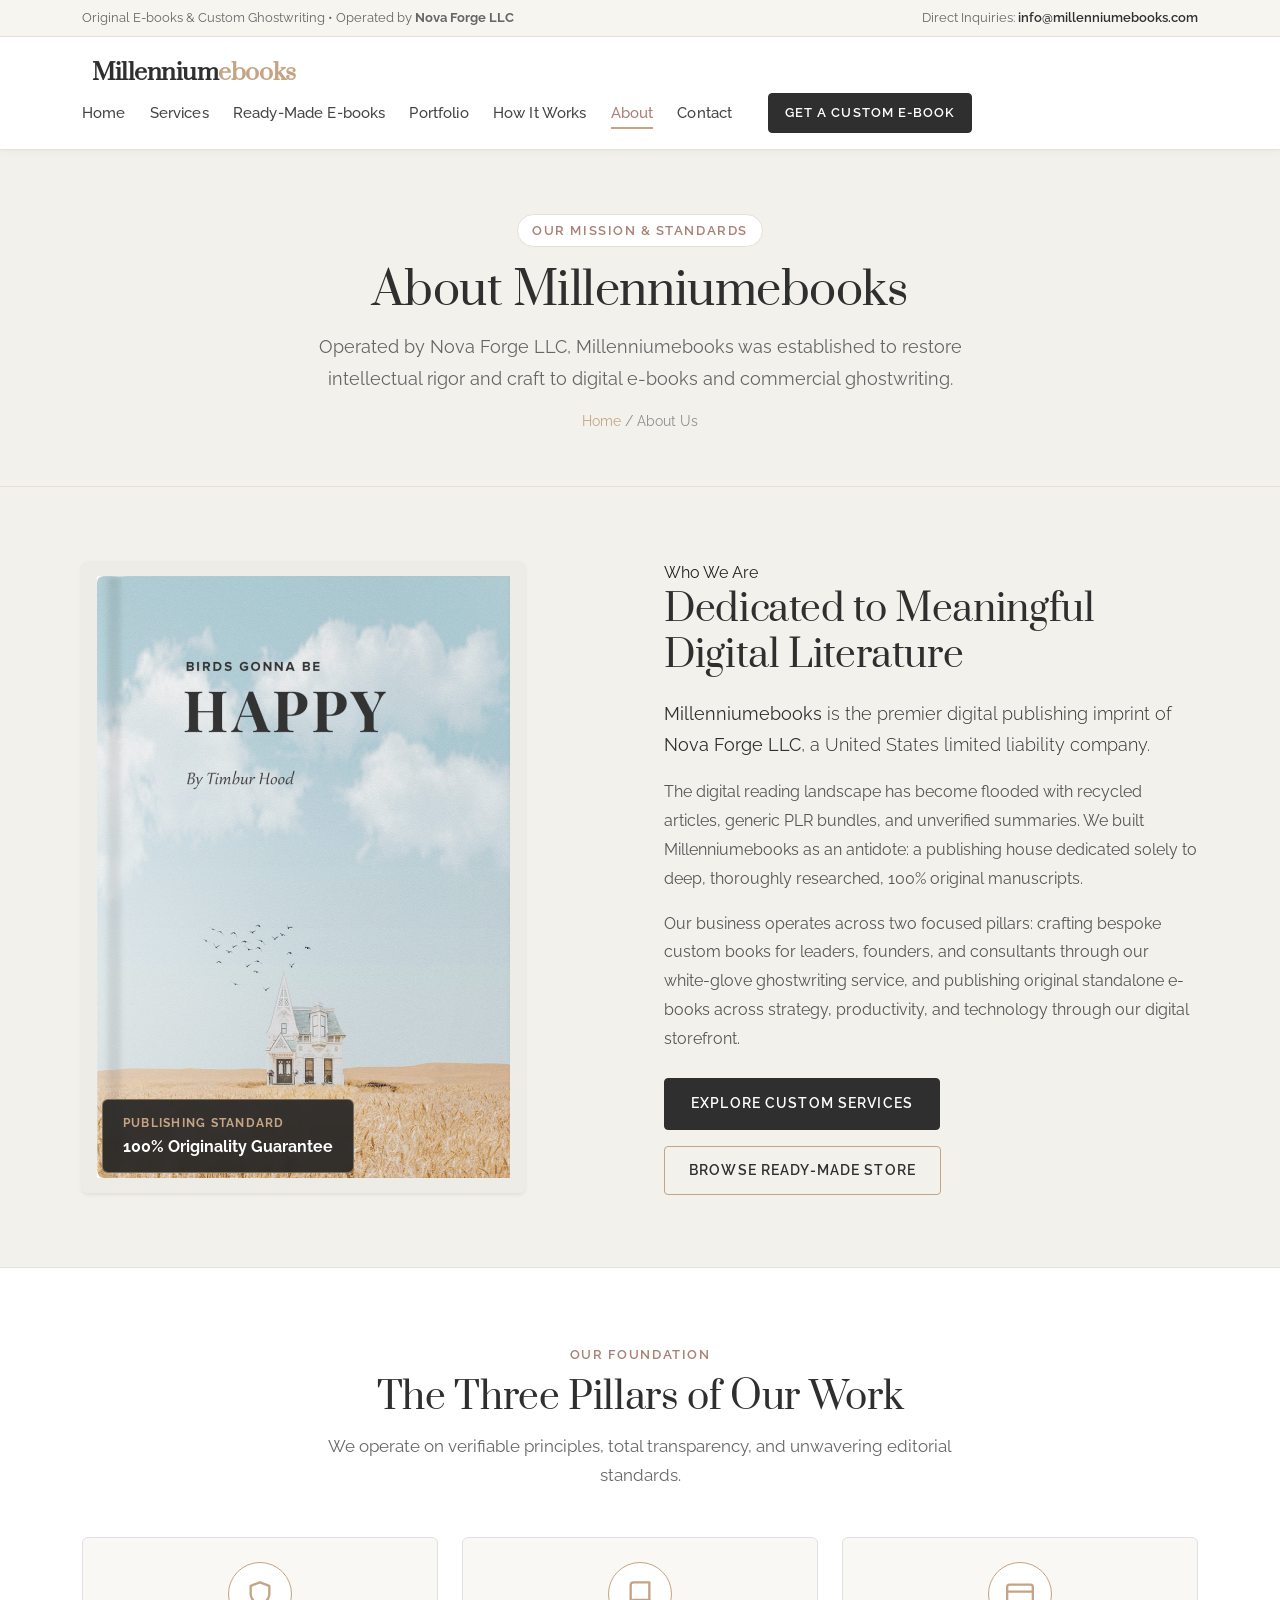
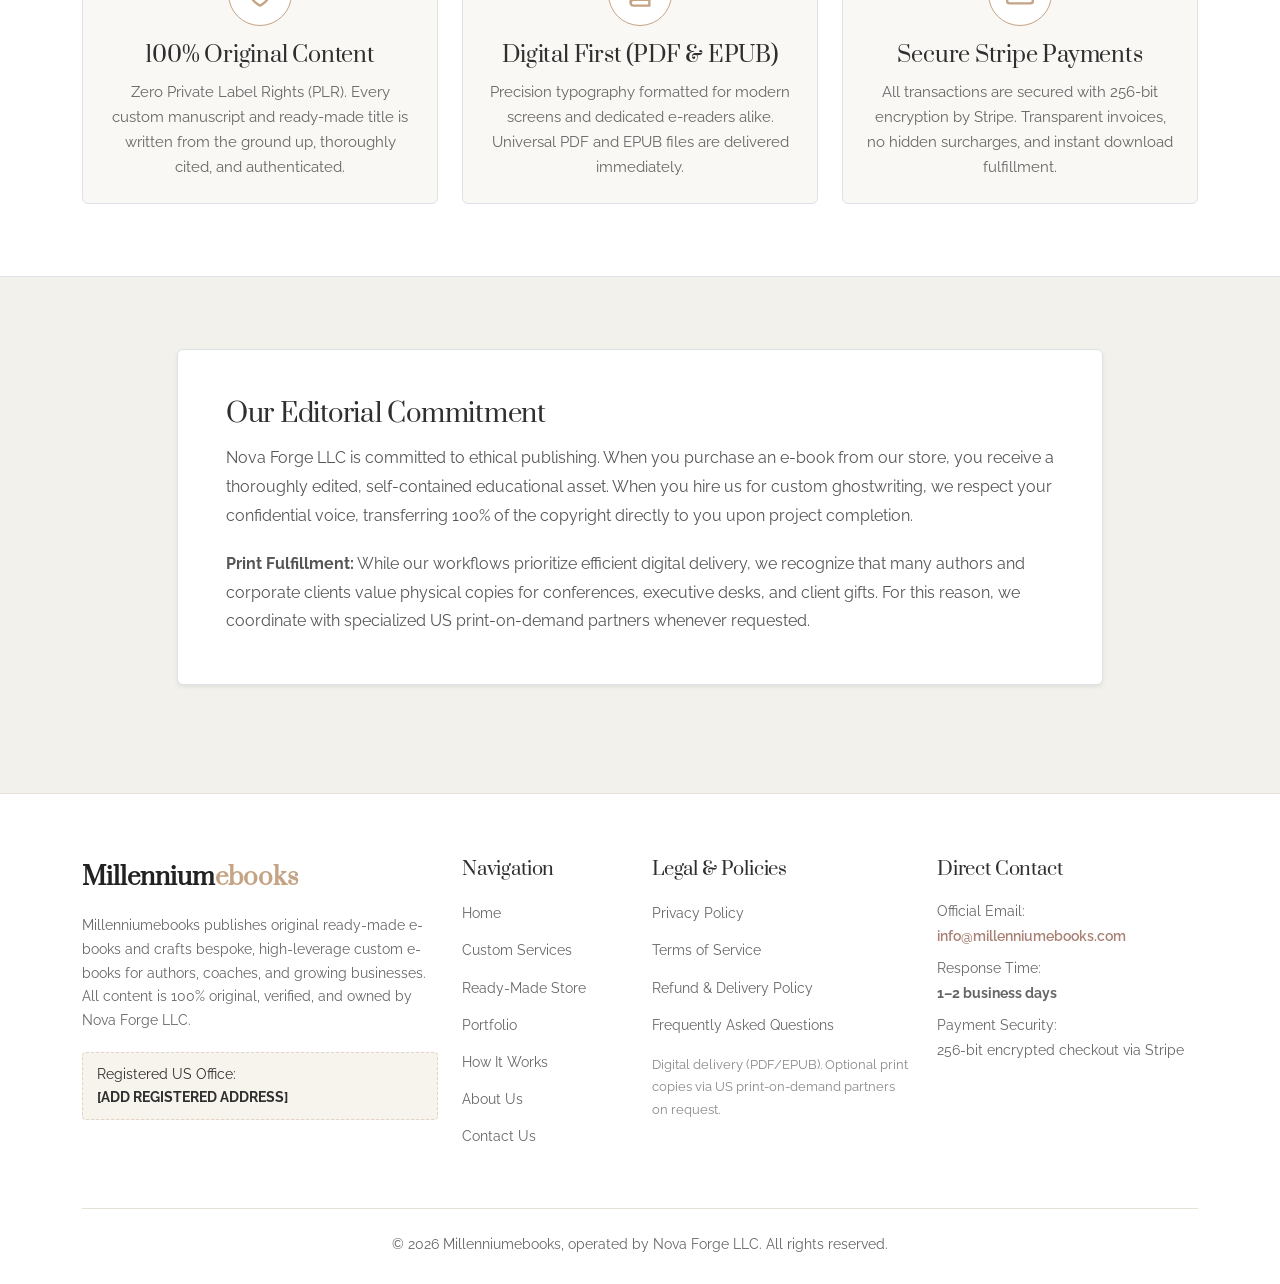
==== commit 753e652f: "Modify this project" ====
--- a/about.html
+++ b/about.html
@@ -1,377 +1,306 @@
 <!DOCTYPE html>
 <html lang="en">
-
 <head>
-	<title>About Us - millenniumebooks</title>
-	<meta charset="utf-8">
-	<meta http-equiv="X-UA-Compatible" content="IE=edge">
-	<meta name="viewport" content="width=device-width, initial-scale=1.0">
-	<meta name="format-detection" content="telephone=no">
-	<meta name="apple-mobile-web-app-capable" content="yes">
-	<meta name="author" content="millenniumebooks">
-	<meta name="keywords" content="ebooks, digital library, online bookstore, reading, audiobooks">
-	<meta name="description"
-		content="Learn more about millenniumebooks - your digital doorway to millions of eBooks and audiobooks worldwide.">
-
-	<link href="https://cdn.jsdelivr.net/npm/bootstrap@5.3.1/dist/css/bootstrap.min.css" rel="stylesheet"
-		integrity="sha384-4bw+/aepP/YC94hEpVNVgiZdgIC5+VKNBQNGCHeKRQN+PtmoHDEXuppvnDJzQIu9" crossorigin="anonymous">
-
-	<link rel="stylesheet" type="text/css" href="css/normalize.css">
-	<link rel="stylesheet" type="text/css" href="icomoon/icomoon.css">
-	<link rel="stylesheet" type="text/css" href="css/vendor.css">
-	<link rel="stylesheet" type="text/css" href="style.css">
-
-	<style>
-		.page-hero {
-			background: #F3F2EC;
-			padding: 80px 0 60px 0;
-			text-align: center;
-			border-bottom: 1px solid #E1E1E1;
-		}
-
-		.page-title {
-			font-family: var(--heading-font);
-			font-size: 2.8rem;
-			color: #2f2f2f;
-			margin-bottom: 15px;
-		}
-
-		.page-breadcrumb {
-			font-size: 1rem;
-			color: #757575;
-		}
-
-		.page-breadcrumb a {
-			color: #C5A992;
-			text-decoration: none;
-		}
-
-		.about-feature-box {
-			background: #ffffff;
-			padding: 40px 30px;
-			border-radius: 8px;
-			box-shadow: 0 5px 20px rgba(0, 0, 0, 0.04);
-			transition: transform 0.3s ease, box-shadow 0.3s ease;
-			height: 100%;
-		}
-
-		.about-feature-box:hover {
-			transform: translateY(-5px);
-			box-shadow: 0 12px 30px rgba(0, 0, 0, 0.08);
-		}
-
-		.feature-icon {
-			font-size: 42px;
-			color: #C5A992;
-			margin-bottom: 20px;
-			display: inline-block;
-		}
-
-		.stat-box {
-			text-align: center;
-			padding: 30px 15px;
-			background: #ffffff;
-			border-radius: 8px;
-			border: 1px solid #EAEAEA;
-		}
-
-		.stat-number {
-			font-family: var(--heading-font);
-			font-size: 3rem;
-			color: #C5A992;
-			font-weight: 700;
-			line-height: 1;
-			margin-bottom: 10px;
-		}
-
-		.stat-label {
-			font-size: 1rem;
-			color: #555555;
-			text-transform: uppercase;
-			letter-spacing: 1px;
-		}
-	</style>
+  <meta charset="utf-8">
+  <meta http-equiv="X-UA-Compatible" content="IE=edge">
+  <meta name="viewport" content="width=device-width, initial-scale=1.0">
+  <title>About Us - Millenniumebooks | Operated by Nova Forge LLC</title>
+  <meta name="description" content="Learn about Millenniumebooks, operated by Nova Forge LLC. Our mission is to produce authoritative, 100% original digital e-books and provide bespoke ghostwriting for visionary leaders.">
+  
+  <meta property="og:type" content="website">
+  <meta property="og:title" content="About Us - Millenniumebooks">
+  <meta property="og:description" content="Published with integrity by Nova Forge LLC. 100% original digital e-books and custom writing services.">
+  <meta property="og:url" content="https://www.millenniumebooks.com/about.html">
+  <meta property="og:site_name" content="Millenniumebooks">
+
+  <link rel="preconnect" href="https://fonts.googleapis.com">
+  <link rel="preconnect" href="https://fonts.gstatic.com" crossorigin>
+  <link href="https://fonts.googleapis.com/css2?family=Playfair+Display:ital,wght@0,400..700;1,400..700&family=Prata&family=Raleway:wght@300;400;500;600;700&display=swap" rel="stylesheet">
+  
+  <link href="https://cdn.jsdelivr.net/npm/bootstrap@5.3.1/dist/css/bootstrap.min.css" rel="stylesheet"
+    integrity="sha384-4bw+/aepP/YC94hEpVNVgiZdgIC5+VKNBQNGCHeKRQN+PtmoHDEXuppvnDJzQIu9" crossorigin="anonymous">
+  <link rel="stylesheet" type="text/css" href="css/normalize.css">
+  <link rel="stylesheet" type="text/css" href="icomoon/icomoon.css">
+  <link rel="stylesheet" type="text/css" href="css/style.css">
 </head>
 
 <body>
 
-	<div id="header-wrap">
-
-		<div class="top-content">
-			<div class="container-fluid">
-				<div class="row align-items-center">
-					<div class="col-12 text-end">
-						<div class="right-element">
-							<a href="#" class="user-account for-buy"><i
-									class="icon icon-user"></i><span>Account</span></a>
-							<a href="#" class="cart for-buy"><i class="icon icon-clipboard"></i><span>Cart:(0
-									$)</span></a>
-						</div><!--top-right-->
-					</div>
-				</div>
-			</div>
-		</div><!--top-content-->
-
-		<header id="header">
-			<div class="container-fluid">
-				<div class="row align-items-center">
-
-					<div class="col-md-3">
-						<div class="main-logo">
-							<a href="index.html" class="brand-logo"
-								style="text-decoration: none; display: inline-flex; align-items: center; gap: 8px;">
-								<i class="icon icon-bookmark" style="font-size: 26px; color: #C5A992;"></i>
-								<span
-									style="font-family: 'Prata', serif; font-size: 22px; font-weight: 700; color: #2f2f2f; letter-spacing: -0.5px;">
-									Millennium<span style="color: #C5A992;">ebooks</span>
-								</span>
-							</a>
-						</div>
-					</div>
-
-					<div class="col-md-9">
-
-						<nav id="navbar">
-							<div class="main-menu stellarnav">
-								<ul class="menu-list">
-									<li class="menu-item"><a href="index.html">Home</a></li>
-									<li class="menu-item active"><a href="about.html" class="nav-link">About Us</a></li>
-									<li class="menu-item"><a href="contact.html" class="nav-link">Contact</a></li>
-									<li class="menu-item"><a href="thank-you.html" class="nav-link">Thank You</a></li>
-
-									<li class="menu-item"><a href="index.html#featured-books"
-											class="nav-link">Featured</a></li>
-									<li class="menu-item"><a href="index.html#popular-books"
-											class="nav-link">Popular</a></li>
-									<li class="menu-item"><a href="index.html#special-offer" class="nav-link">Offer</a>
-									</li>
-								</ul>
-
-								<div class="hamburger">
-									<span class="bar"></span>
-									<span class="bar"></span>
-									<span class="bar"></span>
-								</div>
-
-							</div>
-						</nav>
-
-					</div>
-
-				</div>
-			</div>
-		</header>
-
-	</div><!--header-wrap-->
-
-	<!-- Hero Banner -->
-	<section class="page-hero">
-		<div class="container">
-			<h1 class="page-title">About millenniumebooks</h1>
-			<p class="page-breadcrumb"><a href="index.html">Home</a> / About Us</p>
-		</div>
-	</section>
-
-	<!-- Main Story Section -->
-	<section class="py-5 my-5">
-		<div class="container">
-			<div class="row align-items-center">
-				<div class="col-lg-6 mb-4 mb-lg-0">
-					<img src="images/single-image.jpg" alt="About Millennium Ebooks"
-						class="img-fluid rounded shadow-sm">
-				</div>
-				<div class="col-lg-6 ps-lg-5">
-					<div class="section-header">
-						<div class="title">
-							<span>Empowering Digital Readers</span>
-						</div>
-						<h2 class="section-title">Your Infinite Gateway To Knowledge & Literature</h2>
-					</div>
-					<p class="lead text-dark">At <strong>millenniumebooks</strong>, we believe every reader deserves
-						instant access to world-class literature, cutting-edge tech guides, captivating fiction, and
-						transformative non-fiction.</p>
-					<p>Founded with the mission to revolutionize digital reading, millenniumebooks brings together
-						thousands of curated titles, independent author highlights, and bestsellers into one seamless,
-						accessible platform. Whether you read on your Kindle, phone, tablet, or laptop, our library
-						accompanies you everywhere.</p>
-					<div class="btn-wrap mt-4">
-						<a href="index.html#featured-books" class="btn btn-outline-accent btn-accent-arrow">Explore
-							Ebooks <i class="icon icon-ns-arrow-right"></i></a>
-					</div>
-				</div>
-			</div>
-		</div>
-	</section>
-
-	<!-- Counter Stats Section -->
-	<section class="py-5 bg-white">
-		<div class="container">
-			<div class="row g-4">
-				<div class="col-md-3 col-6">
-					<div class="stat-box">
-						<div class="stat-number">75,000+</div>
-						<div class="stat-label">Digital Ebooks</div>
-					</div>
-				</div>
-				<div class="col-md-3 col-6">
-					<div class="stat-box">
-						<div class="stat-number">120k+</div>
-						<div class="stat-label">Happy Readers</div>
-					</div>
-				</div>
-				<div class="col-md-3 col-6">
-					<div class="stat-box">
-						<div class="stat-number">450+</div>
-						<div class="stat-label">Famous Authors</div>
-					</div>
-				</div>
-				<div class="col-md-3 col-6">
-					<div class="stat-box">
-						<div class="stat-number">24/7</div>
-						<div class="stat-label">Instant Access</div>
-					</div>
-				</div>
-			</div>
-		</div>
-	</section>
-
-	<!-- Features Cards Section -->
-	<section class="py-5 my-5">
-		<div class="container">
-			<div class="section-header align-center mb-5">
-				<div class="title">
-					<span>Why Readers Choose Us</span>
-				</div>
-				<h2 class="section-title">The millenniumebooks Experience</h2>
-			</div>
-
-			<div class="row g-4">
-				<div class="col-md-4">
-					<div class="about-feature-box text-center">
-						<i class="icon icon-download feature-icon"></i>
-						<h3>Instant Downloads</h3>
-						<p>Get your favorite eBooks immediately upon checkout in EPUB, PDF, and Kindle MOBI formats with
-							zero waiting time.</p>
-					</div>
-				</div>
-
-				<div class="col-md-4">
-					<div class="about-feature-box text-center">
-						<i class="icon icon-shield feature-icon"></i>
-						<h3>DRM-Free Reading</h3>
-						<p>We champion open reading. Enjoy your digital books across any e-reader or device without
-							restrictive DRM locks.</p>
-					</div>
-				</div>
-
-				<div class="col-md-4">
-					<div class="about-feature-box text-center">
-						<i class="icon icon-star feature-icon"></i>
-						<h3>Curated Collections</h3>
-						<p>Our editorial team handpicks high-quality titles across Fiction, Technology, Business,
-							Romance, and Academic categories.</p>
-					</div>
-				</div>
-			</div>
-		</div>
-	</section>
-
-	<!-- Quote Section -->
-	<section id="quotation" class="align-center pb-5 mb-5">
-		<div class="inner-content">
-			<h2 class="section-title divider">Our Philosophy</h2>
-			<blockquote data-aos="fade-up">
-				<q>“Books are a uniquely portable magic. At millenniumebooks, we aim to make that magic instantly
-					accessible to everyone across the globe.”</q>
-				<div class="author-name">— The millenniumebooks Team</div>
-			</blockquote>
-		</div>
-	</section>
-
-	<!-- Footer -->
-	<footer id="footer">
-		<div class="container">
-			<div class="row">
-
-				<div class="col-md-4">
-					<div class="footer-item">
-						<div class="company-brand">
-							<a href="index.html" class="brand-logo"
-								style="text-decoration: none; display: inline-flex; align-items: center; gap: 8px; margin-bottom: 15px;">
-								<i class="icon icon-bookmark" style="font-size: 26px; color: #C5A992;"></i>
-								<span
-									style="font-family: 'Prata', serif; font-size: 22px; font-weight: 700; color: #2f2f2f; letter-spacing: -0.5px;">
-									Millennium<span style="color: #C5A992;">ebooks</span>
-								</span>
-							</a>
-							<p>Your ultimate destination for digital reading. Discover thousands of curated eBooks,
-								audiobooks, and learning guides instantly at your fingertips.</p>
-						</div>
-					</div>
-				</div>
-
-				<div class="col-md-2">
-					<div class="footer-menu">
-						<h5>Navigation</h5>
-						<ul class="menu-list">
-							<li class="menu-item"><a href="index.html">Home</a></li>
-							<li class="menu-item"><a href="about.html">About Us</a></li>
-							<li class="menu-item"><a href="contact.html">Contact Us</a></li>
-							<li class="menu-item"><a href="thank-you.html">Thank You Page</a></li>
-						</ul>
-					</div>
-				</div>
-
-				<div class="col-md-3">
-					<div class="footer-menu">
-						<h5>Discover</h5>
-						<ul class="menu-list">
-							<li class="menu-item"><a href="index.html#featured-books">Featured Ebooks</a></li>
-							<li class="menu-item"><a href="index.html#popular-books">Popular Categories</a></li>
-							<li class="menu-item"><a href="index.html#special-offer">Special Deals</a></li>
-							<li class="menu-item"><a href="index.html#latest-blog">Latest Articles</a></li>
-						</ul>
-					</div>
-				</div>
-
-				<div class="col-md-3">
-					<div class="footer-menu">
-						<h5>Contact Support</h5>
-						<ul class="menu-list">
-							<li class="menu-item">
-								<span>Email: <strong>info-millenniumebooks.com</strong></span>
-							</li>
-							<li class="menu-item">
-								<span>Support: <strong>24/7 Digital Library</strong></span>
-							</li>
-						</ul>
-					</div>
-				</div>
-
-			</div>
-		</div>
-	</footer>
-
-	<div id="footer-bottom">
-		<div class="container">
-			<div class="row">
-				<div class="col-md-12">
-					<div class="copyright text-center">
-						<p>© 2026 <strong>Millenniumebooks</strong>. All rights reserved.</p>
-					</div>
-				</div>
-			</div>
-		</div>
-	</div>
-
-	<script src="js/jquery-1.11.0.min.js"></script>
-	<script src="https://cdn.jsdelivr.net/npm/bootstrap@5.3.1/dist/js/bootstrap.bundle.min.js"
-		integrity="sha384-HwwvtgBNo3bZJJLYd8oVXjrBZt8cqVSpeBNS5n7C8IVInixGAoxmnlMuBnhbgrkm"
-		crossorigin="anonymous"></script>
-	<script src="js/plugins.js"></script>
-	<script src="js/script.js"></script>
-	<script src="js/cart.js"></script>
-
+  <!-- ========================================================================
+       HEADER
+       ======================================================================== -->
+  <div id="header-wrap">
+    <div class="top-notice-bar d-none d-md-block">
+      <div class="container">
+        <div class="row align-items-center">
+          <div class="col-md-7 text-start">
+            <span>Original E-books & Custom Ghostwriting • Operated by <strong>Nova Forge LLC</strong></span>
+          </div>
+          <div class="col-md-5 text-end">
+            <span>Direct Inquiries: <a href="mailto:info@millenniumebooks.com">info@millenniumebooks.com</a></span>
+          </div>
+        </div>
+      </div>
+    </div>
+
+    <header class="site-header">
+      <div class="container">
+        <div class="row align-items-center justify-content-between">
+          <div class="col-auto">
+            <a href="index.html" class="brand-logo-wrap">
+              <i class="icon icon-bookmark" style="font-size: 26px; color: #c4a484;"></i>
+              <span class="brand-text">Millennium<span>ebooks</span></span>
+            </a>
+          </div>
+
+          <div class="col-auto d-none d-lg-block">
+            <nav class="main-navigation">
+              <ul class="nav-links-list">
+                <li><a href="index.html">Home</a></li>
+                <li><a href="services.html">Services</a></li>
+                <li><a href="ready-made.html">Ready-Made E-books</a></li>
+                <li><a href="portfolio.html">Portfolio</a></li>
+                <li><a href="how-it-works.html">How It Works</a></li>
+                <li class="active"><a href="about.html">About</a></li>
+                <li><a href="contact.html">Contact</a></li>
+              </ul>
+              <a href="services.html" class="btn-gold btn-sm-custom header-cta-btn">Get a Custom E-book</a>
+            </nav>
+          </div>
+
+          <div class="col-auto d-lg-none">
+            <button class="hamburger-toggle" aria-label="Toggle navigation menu" aria-expanded="false">
+              <span></span>
+              <span></span>
+              <span></span>
+            </button>
+          </div>
+        </div>
+      </div>
+
+      <div class="mobile-nav-drawer d-lg-none">
+        <ul class="mobile-nav-list">
+          <li><a href="index.html">Home</a></li>
+          <li><a href="services.html">Services (Custom E-books)</a></li>
+          <li><a href="ready-made.html">Ready-Made E-books</a></li>
+          <li><a href="portfolio.html">Portfolio</a></li>
+          <li><a href="how-it-works.html">How It Works</a></li>
+          <li class="active"><a href="about.html">About Us</a></li>
+          <li><a href="contact.html">Contact Us</a></li>
+        </ul>
+        <div class="mobile-nav-cta">
+          <a href="services.html" class="btn-gold w-100">Get a Custom E-book</a>
+        </div>
+      </div>
+    </header>
+  </div>
+
+  <!-- ========================================================================
+       HERO BANNER
+       ======================================================================== -->
+  <section class="page-hero">
+    <div class="container">
+      <span class="hero-badge">Our Mission & Standards</span>
+      <h1 class="page-title">About Millenniumebooks</h1>
+      <p class="page-subtitle">
+        Operated by Nova Forge LLC, Millenniumebooks was established to restore intellectual rigor and craft to digital e-books and commercial ghostwriting.
+      </p>
+      <div class="page-breadcrumb">
+        <a href="index.html">Home</a> / About Us
+      </div>
+    </div>
+  </section>
+
+  <!-- ========================================================================
+       STORY & EDITORIAL PHILOSOPHY
+       ======================================================================== -->
+  <section class="py-5 my-4">
+    <div class="container">
+      <div class="row align-items-center g-5">
+        
+        <div class="col-lg-6">
+          <div style="position: relative;">
+            <img src="images/single-image.jpg" alt="About Millenniumebooks editorial craft" class="img-fluid rounded shadow-sm">
+            <div style="position: absolute; bottom: 20px; left: 20px; background: rgba(34, 34, 34, 0.9); backdrop-filter: blur(4px); color: #ffffff; padding: 12px 20px; border-radius: 6px; border: 1px solid rgba(196, 164, 132, 0.5);">
+              <span style="font-size: 0.78rem; text-transform: uppercase; color: #c4a484; font-weight: 700; letter-spacing: 0.1em; display: block;">Publishing Standard</span>
+              <strong style="font-size: 1rem;">100% Originality Guarantee</strong>
+            </div>
+          </div>
+        </div>
+
+        <div class="col-lg-6 ps-lg-4">
+          <span class="sub-badge">Who We Are</span>
+          <h2 style="font-size: 2.3rem; margin-bottom: 20px;">Dedicated to Meaningful Digital Literature</h2>
+          
+          <p class="lead" style="color: #2f2f2f; font-size: 1.15rem; line-height: 1.7; margin-bottom: 18px;">
+            <strong>Millenniumebooks</strong> is the premier digital publishing imprint of <strong>Nova Forge LLC</strong>, a United States limited liability company.
+          </p>
+
+          <p style="color: #555; line-height: 1.8; margin-bottom: 16px;">
+            The digital reading landscape has become flooded with recycled articles, generic PLR bundles, and unverified summaries. We built Millenniumebooks as an antidote: a publishing house dedicated solely to deep, thoroughly researched, 100% original manuscripts.
+          </p>
+
+          <p style="color: #555; line-height: 1.8; margin-bottom: 24px;">
+            Our business operates across two focused pillars: crafting bespoke custom books for leaders, founders, and consultants through our white-glove ghostwriting service, and publishing original standalone e-books across strategy, productivity, and technology through our digital storefront.
+          </p>
+
+          <div class="d-flex flex-wrap gap-3">
+            <a href="services.html" class="btn-gold">Explore Custom Services</a>
+            <a href="ready-made.html" class="btn-outline-gold">Browse Ready-Made Store</a>
+          </div>
+        </div>
+
+      </div>
+    </div>
+  </section>
+
+  <!-- ========================================================================
+       THREE HONEST PILLARS (REPLACED FAKE STATS)
+       ======================================================================== -->
+  <section class="py-5 bg-white border-top border-bottom">
+    <div class="container py-4">
+      <div class="section-header text-center mb-5">
+        <span class="sub-badge">Our Foundation</span>
+        <h2 class="section-title">The Three Pillars of Our Work</h2>
+        <p class="section-desc">We operate on verifiable principles, total transparency, and unwavering editorial standards.</p>
+      </div>
+
+      <div class="row g-4">
+        
+        <!-- Pillar 1 -->
+        <div class="col-md-4">
+          <div class="p-4 rounded border text-center h-100" style="background: #faf8f5;">
+            <div class="mb-3 mx-auto d-flex align-items-center justify-content-center" style="width: 64px; height: 64px; background: #ffffff; border: 1.5px solid #c4a484; border-radius: 50%; color: #c4a484;">
+              <svg width="28" height="28" viewBox="0 0 24 24" fill="none" stroke="currentColor" stroke-width="2" stroke-linecap="round" stroke-linejoin="round"><path d="M12 22s8-4 8-10V5l-8-3-8 3v7c0 6 8 10 8 10z"/></svg>
+            </div>
+            <h3 style="font-size: 1.35rem; margin-bottom: 10px;">100% Original Content</h3>
+            <p style="font-size: 0.92rem; color: #666; margin: 0;">
+              Zero Private Label Rights (PLR). Every custom manuscript and ready-made title is written from the ground up, thoroughly cited, and authenticated.
+            </p>
+          </div>
+        </div>
+
+        <!-- Pillar 2 -->
+        <div class="col-md-4">
+          <div class="p-4 rounded border text-center h-100" style="background: #faf8f5;">
+            <div class="mb-3 mx-auto d-flex align-items-center justify-content-center" style="width: 64px; height: 64px; background: #ffffff; border: 1.5px solid #c4a484; border-radius: 50%; color: #c4a484;">
+              <svg width="28" height="28" viewBox="0 0 24 24" fill="none" stroke="currentColor" stroke-width="2" stroke-linecap="round" stroke-linejoin="round"><path d="M4 19.5A2.5 2.5 0 0 1 6.5 17H20"/><path d="M6.5 2H20v20H6.5A2.5 2.5 0 0 1 4 19.5v-15A2.5 2.5 0 0 1 6.5 2z"/></svg>
+            </div>
+            <h3 style="font-size: 1.35rem; margin-bottom: 10px;">Digital First (PDF & EPUB)</h3>
+            <p style="font-size: 0.92rem; color: #666; margin: 0;">
+              Precision typography formatted for modern screens and dedicated e-readers alike. Universal PDF and EPUB files are delivered immediately.
+            </p>
+          </div>
+        </div>
+
+        <!-- Pillar 3 -->
+        <div class="col-md-4">
+          <div class="p-4 rounded border text-center h-100" style="background: #faf8f5;">
+            <div class="mb-3 mx-auto d-flex align-items-center justify-content-center" style="width: 64px; height: 64px; background: #ffffff; border: 1.5px solid #c4a484; border-radius: 50%; color: #c4a484;">
+              <svg width="28" height="28" viewBox="0 0 24 24" fill="none" stroke="currentColor" stroke-width="2" stroke-linecap="round" stroke-linejoin="round"><rect x="1" y="4" width="22" height="16" rx="2" ry="2"/><line x1="1" y1="10" x2="23" y2="10"/></svg>
+            </div>
+            <h3 style="font-size: 1.35rem; margin-bottom: 10px;">Secure Stripe Payments</h3>
+            <p style="font-size: 0.92rem; color: #666; margin: 0;">
+              All transactions are secured with 256-bit encryption by Stripe. Transparent invoices, no hidden surcharges, and instant download fulfillment.
+            </p>
+          </div>
+        </div>
+
+      </div>
+    </div>
+  </section>
+
+  <!-- ========================================================================
+       CORPORATE ETHOS & PRINT PARTNERS NOTE
+       ======================================================================== -->
+  <section class="py-5 my-4">
+    <div class="container">
+      <div class="row justify-content-center">
+        <div class="col-lg-10">
+          <div class="p-4 p-md-5 bg-white border rounded shadow-sm">
+            <h3 style="font-size: 1.6rem; margin-bottom: 14px;">Our Editorial Commitment</h3>
+            <p style="color: #555; line-height: 1.8;">
+              Nova Forge LLC is committed to ethical publishing. When you purchase an e-book from our store, you receive a thoroughly edited, self-contained educational asset. When you hire us for custom ghostwriting, we respect your confidential voice, transferring 100% of the copyright directly to you upon project completion.
+            </p>
+            <p style="color: #555; line-height: 1.8; margin-bottom: 0;">
+              <strong>Print Fulfillment:</strong> While our workflows prioritize efficient digital delivery, we recognize that many authors and corporate clients value physical copies for conferences, executive desks, and client gifts. For this reason, we coordinate with specialized US print-on-demand partners whenever requested.
+            </p>
+          </div>
+        </div>
+      </div>
+    </div>
+  </section>
+
+  <!-- ========================================================================
+       FOOTER
+       ======================================================================== -->
+  <footer class="site-footer">
+    <div class="container">
+      <div class="row g-4">
+        
+        <div class="col-lg-4 col-md-6">
+          <div class="footer-brand-title">
+            Millennium<span>ebooks</span>
+          </div>
+          <p class="footer-desc">
+            Millenniumebooks publishes original ready-made e-books and crafts bespoke, high-leverage custom e-books for authors, coaches, and growing businesses. All content is 100% original, verified, and owned by Nova Forge LLC.
+          </p>
+          <div class="footer-address-tag">
+            Registered US Office:<br>
+            <strong>[ADD REGISTERED ADDRESS]</strong>
+          </div>
+        </div>
+
+        <div class="col-lg-2 col-md-6 col-6">
+          <h5 class="footer-heading">Navigation</h5>
+          <ul class="footer-nav-list">
+            <li><a href="index.html">Home</a></li>
+            <li><a href="services.html">Custom Services</a></li>
+            <li><a href="ready-made.html">Ready-Made Store</a></li>
+            <li><a href="portfolio.html">Portfolio</a></li>
+            <li><a href="how-it-works.html">How It Works</a></li>
+            <li><a href="about.html">About Us</a></li>
+            <li><a href="contact.html">Contact Us</a></li>
+          </ul>
+        </div>
+
+        <div class="col-lg-3 col-md-6 col-6">
+          <h5 class="footer-heading">Legal & Policies</h5>
+          <ul class="footer-nav-list">
+            <li><a href="privacy.html">Privacy Policy</a></li>
+            <li><a href="terms.html">Terms of Service</a></li>
+            <li><a href="refund-policy.html">Refund & Delivery Policy</a></li>
+            <li><a href="how-it-works.html#faq">Frequently Asked Questions</a></li>
+          </ul>
+          <div class="mt-3" style="font-size: 0.82rem; color: #888;">
+            Digital delivery (PDF/EPUB). Optional print copies via US print-on-demand partners on request.
+          </div>
+        </div>
+
+        <div class="col-lg-3 col-md-6">
+          <h5 class="footer-heading">Direct Contact</h5>
+          <div class="footer-contact-block">
+            <p class="mb-2">Official Email:<br>
+              <a href="mailto:info@millenniumebooks.com">info@millenniumebooks.com</a>
+            </p>
+            <p class="mb-2">Response Time:<br>
+              <strong>1–2 business days</strong>
+            </p>
+            <p class="mb-0">Payment Security:<br>
+              <span>256-bit encrypted checkout via Stripe</span>
+            </p>
+          </div>
+        </div>
+
+      </div>
+
+      <div class="footer-bottom">
+        <p class="mb-0">© 2026 Millenniumebooks, operated by Nova Forge LLC. All rights reserved.</p>
+      </div>
+    </div>
+  </footer>
+
+  <script src="js/products.js"></script>
+  <script src="js/main.js"></script>
 </body>
-
 </html>
--- a/css/style.css
+++ b/css/style.css
@@ -0,0 +1,1293 @@
+/* ==========================================================================
+   MILLENNIUMEBOOKS - MASTER STYLESHEET
+   Brand: Millenniumebooks | Operated by: Nova Forge LLC
+   Aesthetic: Refined Editorial, Warm Beige (#f3f1ec), Gold/Tan (#c4a484), Charcoal (#2f2f2f)
+   ========================================================================== */
+
+/* --------------------------------------------------------------------------
+   1. CSS VARIABLES & DESIGN TOKENS
+   -------------------------------------------------------------------------- */
+:root {
+  /* Core Brand Colors */
+  --bg-beige: #f3f1ec;
+  --bg-beige-light: #faf9f6;
+  --bg-white: #ffffff;
+  --bg-card: #ffffff;
+  
+  --accent-gold: #c4a484;
+  --accent-gold-dark: #a98073;
+  --accent-gold-light: #dfc8b2;
+  --accent-gold-soft: rgba(196, 164, 132, 0.12);
+  
+  --text-dark: #222222;
+  --text-charcoal: #2f2f2f;
+  --text-muted: #666666;
+  --text-light: #8e8e8e;
+  
+  --border-light: #e5e0d8;
+  --border-card: #ece7df;
+  --border-gold: rgba(196, 164, 132, 0.4);
+  
+  /* Status Colors */
+  --success-color: #2e7d32;
+  --success-bg: #e8f5e9;
+  
+  /* Typography */
+  --font-serif: "Prata", "Playfair Display", Georgia, serif;
+  --font-sans: "Raleway", -apple-system, BlinkMacSystemFont, "Segoe UI", Roboto, sans-serif;
+  
+  /* Layout & Elevations */
+  --shadow-sm: 0 2px 8px rgba(0, 0, 0, 0.04);
+  --shadow-md: 0 8px 24px rgba(0, 0, 0, 0.06);
+  --shadow-lg: 0 16px 40px rgba(0, 0, 0, 0.08);
+  --shadow-gold: 0 8px 24px rgba(196, 164, 132, 0.25);
+  --radius-sm: 4px;
+  --radius-md: 8px;
+  --radius-lg: 12px;
+  --radius-xl: 18px;
+  
+  --transition: all 0.25s cubic-bezier(0.16, 1, 0.3, 1);
+}
+
+/* --------------------------------------------------------------------------
+   2. RESET & BASE ELEMENTS
+   -------------------------------------------------------------------------- */
+*, *::before, *::after {
+  box-sizing: border-box;
+}
+
+html {
+  scroll-behavior: smooth;
+  font-size: 16px;
+}
+
+body {
+  margin: 0;
+  padding: 0;
+  background-color: var(--bg-beige);
+  color: var(--text-dark);
+  font-family: var(--font-sans);
+  font-size: 1rem;
+  line-height: 1.7;
+  -webkit-font-smoothing: antialiased;
+  -moz-osx-font-smoothing: grayscale;
+}
+
+h1, h2, h3, h4, h5, h6 {
+  font-family: var(--font-serif);
+  color: var(--text-charcoal);
+  font-weight: 400;
+  line-height: 1.25;
+  margin-top: 0;
+  margin-bottom: 0.8rem;
+  letter-spacing: -0.01em;
+}
+
+p {
+  margin-top: 0;
+  margin-bottom: 1.2rem;
+  color: var(--text-muted);
+}
+
+a {
+  color: var(--text-charcoal);
+  text-decoration: none;
+  transition: var(--transition);
+}
+
+a:hover {
+  color: var(--accent-gold);
+}
+
+img, svg {
+  max-width: 100%;
+  height: auto;
+  display: block;
+}
+
+/* --------------------------------------------------------------------------
+   3. BUTTONS & INTERACTIVE ELEMENTS
+   -------------------------------------------------------------------------- */
+.btn-gold,
+.btn-primary-custom {
+  display: inline-flex;
+  align-items: center;
+  justify-content: center;
+  gap: 8px;
+  background-color: var(--text-charcoal);
+  color: #ffffff !important;
+  font-family: var(--font-sans);
+  font-size: 0.88rem;
+  font-weight: 600;
+  text-transform: uppercase;
+  letter-spacing: 0.08em;
+  padding: 13px 26px;
+  border-radius: var(--radius-sm);
+  border: 1px solid var(--text-charcoal);
+  cursor: pointer;
+  transition: var(--transition);
+  text-decoration: none;
+}
+
+.btn-gold:hover,
+.btn-primary-custom:hover {
+  background-color: var(--accent-gold);
+  border-color: var(--accent-gold);
+  color: #ffffff !important;
+  transform: translateY(-2px);
+  box-shadow: var(--shadow-gold);
+}
+
+.btn-outline-gold {
+  display: inline-flex;
+  align-items: center;
+  justify-content: center;
+  gap: 8px;
+  background-color: transparent;
+  color: var(--text-charcoal) !important;
+  font-family: var(--font-sans);
+  font-size: 0.88rem;
+  font-weight: 600;
+  text-transform: uppercase;
+  letter-spacing: 0.08em;
+  padding: 12px 24px;
+  border-radius: var(--radius-sm);
+  border: 1.5px solid var(--accent-gold);
+  cursor: pointer;
+  transition: var(--transition);
+  text-decoration: none;
+}
+
+.btn-outline-gold:hover {
+  background-color: var(--accent-gold);
+  color: #ffffff !important;
+  transform: translateY(-2px);
+  box-shadow: var(--shadow-sm);
+}
+
+.btn-sm-custom {
+  padding: 8px 16px;
+  font-size: 0.8rem;
+}
+
+/* --------------------------------------------------------------------------
+   4. HEADER & NAVIGATION
+   -------------------------------------------------------------------------- */
+#header-wrap {
+  position: sticky;
+  top: 0;
+  z-index: 1000;
+  background-color: #ffffff;
+  box-shadow: var(--shadow-sm);
+  border-bottom: 1px solid var(--border-light);
+}
+
+/* Top bar */
+.top-notice-bar {
+  background-color: #f7f5f0;
+  border-bottom: 1px solid var(--border-light);
+  padding: 7px 0;
+  font-size: 0.82rem;
+  color: var(--text-muted);
+}
+
+.top-notice-bar a {
+  color: var(--text-charcoal);
+  font-weight: 600;
+}
+
+.top-notice-bar a:hover {
+  color: var(--accent-gold);
+}
+
+/* Main Navbar */
+.site-header {
+  padding: 16px 0;
+  background: #ffffff;
+}
+
+.brand-logo-wrap {
+  display: inline-flex;
+  align-items: center;
+  gap: 10px;
+  text-decoration: none;
+}
+
+.brand-logo-wrap .brand-text {
+  font-family: var(--font-serif);
+  font-size: 1.45rem;
+  font-weight: 700;
+  color: var(--text-charcoal);
+  letter-spacing: -0.02em;
+}
+
+.brand-logo-wrap .brand-text span {
+  color: var(--accent-gold);
+}
+
+.main-navigation {
+  display: flex;
+  align-items: center;
+  justify-content: flex-end;
+  gap: 28px;
+}
+
+.nav-links-list {
+  display: flex;
+  list-style: none;
+  margin: 0;
+  padding: 0;
+  align-items: center;
+  gap: 24px;
+}
+
+.nav-links-list li a {
+  font-size: 0.92rem;
+  font-weight: 500;
+  color: #444444;
+  text-transform: none;
+  padding: 8px 0;
+  position: relative;
+  letter-spacing: 0.01em;
+}
+
+.nav-links-list li a::after {
+  content: "";
+  position: absolute;
+  bottom: 0;
+  left: 0;
+  width: 0%;
+  height: 2px;
+  background-color: var(--accent-gold);
+  transition: width 0.25s ease;
+}
+
+.nav-links-list li a:hover,
+.nav-links-list li.active a {
+  color: var(--accent-gold-dark);
+}
+
+.nav-links-list li.active a::after,
+.nav-links-list li a:hover::after {
+  width: 100%;
+}
+
+/* Header Action CTA */
+.header-cta-btn {
+  margin-left: 8px;
+}
+
+/* Mobile Hamburger Toggle */
+.hamburger-toggle {
+  display: none;
+  background: none;
+  border: none;
+  cursor: pointer;
+  padding: 8px;
+  width: 44px;
+  height: 44px;
+  flex-direction: column;
+  justify-content: center;
+  gap: 5px;
+}
+
+.hamburger-toggle span {
+  display: block;
+  width: 24px;
+  height: 2px;
+  background-color: var(--text-charcoal);
+  transition: var(--transition);
+}
+
+.hamburger-toggle.active span:nth-child(1) {
+  transform: translateY(7px) rotate(45deg);
+}
+.hamburger-toggle.active span:nth-child(2) {
+  opacity: 0;
+}
+.hamburger-toggle.active span:nth-child(3) {
+  transform: translateY(-7px) rotate(-45deg);
+}
+
+/* Mobile Drawer */
+.mobile-nav-drawer {
+  display: none;
+  background-color: #ffffff;
+  border-top: 1px solid var(--border-light);
+  padding: 20px 24px;
+  box-shadow: var(--shadow-lg);
+}
+
+.mobile-nav-drawer.open {
+  display: block;
+}
+
+.mobile-nav-list {
+  list-style: none;
+  margin: 0;
+  padding: 0;
+  display: flex;
+  flex-direction: column;
+  gap: 14px;
+}
+
+.mobile-nav-list li a {
+  display: block;
+  font-size: 1.05rem;
+  font-weight: 500;
+  color: var(--text-charcoal);
+  padding: 8px 0;
+  border-bottom: 1px solid #f2ede6;
+}
+
+.mobile-nav-list li.active a {
+  color: var(--accent-gold);
+  font-weight: 700;
+}
+
+.mobile-nav-cta {
+  margin-top: 18px;
+  width: 100%;
+  text-align: center;
+}
+
+/* --------------------------------------------------------------------------
+   5. PAGE HERO & HEADERS
+   -------------------------------------------------------------------------- */
+.page-hero {
+  background-color: var(--bg-beige);
+  padding: 64px 0 52px 0;
+  text-align: center;
+  border-bottom: 1px solid var(--border-light);
+  position: relative;
+}
+
+.page-hero .hero-badge {
+  display: inline-block;
+  font-size: 0.8rem;
+  font-weight: 600;
+  text-transform: uppercase;
+  letter-spacing: 0.12em;
+  color: var(--accent-gold-dark);
+  background-color: #ffffff;
+  padding: 5px 14px;
+  border-radius: 20px;
+  border: 1px solid var(--border-light);
+  margin-bottom: 16px;
+}
+
+.page-hero .page-title {
+  font-size: 2.8rem;
+  color: var(--text-charcoal);
+  margin-bottom: 12px;
+}
+
+.page-hero .page-subtitle {
+  font-size: 1.15rem;
+  color: var(--text-muted);
+  max-width: 680px;
+  margin: 0 auto 16px auto;
+}
+
+.page-hero .page-breadcrumb {
+  font-size: 0.88rem;
+  color: var(--text-light);
+}
+
+.page-hero .page-breadcrumb a {
+  color: var(--accent-gold);
+}
+
+/* --------------------------------------------------------------------------
+   6. SECTION HEADERS & BADGES
+   -------------------------------------------------------------------------- */
+.section-header {
+  margin-bottom: 40px;
+}
+
+.section-header.text-center {
+  text-align: center;
+}
+
+.section-header .sub-badge {
+  display: inline-block;
+  font-size: 0.8rem;
+  font-weight: 600;
+  letter-spacing: 0.12em;
+  text-transform: uppercase;
+  color: var(--accent-gold-dark);
+  margin-bottom: 8px;
+}
+
+.section-header .section-title {
+  font-size: 2.3rem;
+  color: var(--text-charcoal);
+  margin-bottom: 12px;
+}
+
+.section-header .section-desc {
+  font-size: 1.05rem;
+  color: var(--text-muted);
+  max-width: 640px;
+  margin-left: auto;
+  margin-right: auto;
+}
+
+/* --------------------------------------------------------------------------
+   7. TRUST STRIP & PILLARS
+   -------------------------------------------------------------------------- */
+.trust-strip {
+  background-color: #ffffff;
+  border-top: 1px solid var(--border-light);
+  border-bottom: 1px solid var(--border-light);
+  padding: 28px 0;
+}
+
+.trust-item {
+  display: flex;
+  align-items: center;
+  gap: 14px;
+  padding: 10px;
+}
+
+.trust-icon-box {
+  width: 48px;
+  height: 48px;
+  flex-shrink: 0;
+  border-radius: 50%;
+  background-color: var(--bg-beige);
+  border: 1px solid var(--border-gold);
+  display: flex;
+  align-items: center;
+  justify-content: center;
+  color: var(--accent-gold-dark);
+}
+
+.trust-text h4 {
+  font-family: var(--font-sans);
+  font-size: 0.95rem;
+  font-weight: 700;
+  color: var(--text-charcoal);
+  margin-bottom: 2px;
+}
+
+.trust-text p {
+  font-size: 0.82rem;
+  color: var(--text-muted);
+  margin: 0;
+}
+
+/* --------------------------------------------------------------------------
+   8. DUAL FEATURE CARDS (HOME PAGE)
+   -------------------------------------------------------------------------- */
+.feature-pillar-card {
+  background-color: #ffffff;
+  border: 1px solid var(--border-card);
+  border-radius: var(--radius-md);
+  padding: 36px 32px;
+  box-shadow: var(--shadow-sm);
+  transition: var(--transition);
+  height: 100%;
+  display: flex;
+  flex-direction: column;
+}
+
+.feature-pillar-card:hover {
+  transform: translateY(-5px);
+  box-shadow: var(--shadow-md);
+  border-color: var(--accent-gold);
+}
+
+.feature-pillar-card .card-price-badge {
+  display: inline-block;
+  font-size: 0.85rem;
+  font-weight: 700;
+  color: var(--accent-gold-dark);
+  background-color: var(--accent-gold-soft);
+  padding: 4px 12px;
+  border-radius: 20px;
+  margin-bottom: 16px;
+  align-self: flex-start;
+}
+
+.feature-pillar-card h3 {
+  font-size: 1.7rem;
+  margin-bottom: 12px;
+}
+
+.feature-pillar-card ul {
+  list-style: none;
+  padding: 0;
+  margin: 18px 0 24px 0;
+  flex-grow: 1;
+}
+
+.feature-pillar-card ul li {
+  font-size: 0.92rem;
+  color: var(--text-muted);
+  margin-bottom: 10px;
+  display: flex;
+  align-items: flex-start;
+  gap: 10px;
+}
+
+.feature-pillar-card ul li svg {
+  color: var(--accent-gold);
+  flex-shrink: 0;
+  margin-top: 4px;
+}
+
+/* --------------------------------------------------------------------------
+   9. BOOK CARDS & PRODUCT GRIDS
+   -------------------------------------------------------------------------- */
+.book-card {
+  background: #ffffff;
+  border: 1px solid var(--border-card);
+  border-radius: var(--radius-md);
+  overflow: hidden;
+  transition: var(--transition);
+  display: flex;
+  flex-direction: column;
+  height: 100%;
+  box-shadow: var(--shadow-sm);
+}
+
+.book-card:hover {
+  transform: translateY(-6px);
+  box-shadow: var(--shadow-md);
+  border-color: var(--accent-gold);
+}
+
+.book-card-cover {
+  position: relative;
+  background-color: #1a1e24;
+  aspect-ratio: 1 / 1.45;
+  overflow: hidden;
+  display: flex;
+  align-items: center;
+  justify-content: center;
+}
+
+.book-card-cover img {
+  width: 100%;
+  height: 100%;
+  object-fit: cover;
+  transition: transform 0.35s ease;
+}
+
+.book-card:hover .book-card-cover img {
+  transform: scale(1.03);
+}
+
+.book-format-tag {
+  position: absolute;
+  top: 12px;
+  right: 12px;
+  background: rgba(34, 34, 34, 0.85);
+  backdrop-filter: blur(4px);
+  color: #ffffff;
+  font-size: 0.72rem;
+  font-weight: 600;
+  letter-spacing: 0.05em;
+  padding: 4px 8px;
+  border-radius: 4px;
+  border: 1px solid rgba(255, 255, 255, 0.2);
+}
+
+.book-card-body {
+  padding: 22px;
+  display: flex;
+  flex-direction: column;
+  flex-grow: 1;
+}
+
+.book-category-pill {
+  font-size: 0.75rem;
+  font-weight: 600;
+  text-transform: uppercase;
+  letter-spacing: 0.08em;
+  color: var(--accent-gold-dark);
+  margin-bottom: 8px;
+}
+
+.book-card-title {
+  font-size: 1.25rem;
+  line-height: 1.35;
+  margin-bottom: 8px;
+}
+
+.book-card-desc {
+  font-size: 0.88rem;
+  color: var(--text-muted);
+  line-height: 1.55;
+  margin-bottom: 18px;
+  flex-grow: 1;
+}
+
+.book-card-footer {
+  display: flex;
+  align-items: center;
+  justify-content: space-between;
+  padding-top: 14px;
+  border-top: 1px solid var(--border-light);
+  margin-top: auto;
+}
+
+.book-price {
+  font-family: var(--font-serif);
+  font-size: 1.35rem;
+  font-weight: 700;
+  color: var(--text-charcoal);
+}
+
+/* Category Filter Bar */
+.filter-tabs-bar {
+  display: flex;
+  flex-wrap: wrap;
+  gap: 10px;
+  justify-content: center;
+  margin-bottom: 36px;
+}
+
+.filter-tab-btn {
+  background: #ffffff;
+  border: 1px solid var(--border-light);
+  color: var(--text-muted);
+  font-size: 0.88rem;
+  font-weight: 500;
+  padding: 8px 18px;
+  border-radius: 20px;
+  cursor: pointer;
+  transition: var(--transition);
+}
+
+.filter-tab-btn:hover,
+.filter-tab-btn.active {
+  background: var(--text-charcoal);
+  color: #ffffff;
+  border-color: var(--text-charcoal);
+}
+
+/* --------------------------------------------------------------------------
+   10. COMPARE PACKAGES TABLE (SERVICES PAGE)
+   -------------------------------------------------------------------------- */
+.packages-grid {
+  display: grid;
+  grid-template-columns: repeat(3, 1fr);
+  gap: 24px;
+  align-items: stretch;
+}
+
+.package-card {
+  background: #ffffff;
+  border: 1px solid var(--border-card);
+  border-radius: var(--radius-md);
+  padding: 32px 28px;
+  display: flex;
+  flex-direction: column;
+  position: relative;
+  transition: var(--transition);
+  box-shadow: var(--shadow-sm);
+}
+
+.package-card:hover {
+  transform: translateY(-4px);
+  box-shadow: var(--shadow-md);
+}
+
+.package-card.popular {
+  border: 2px solid var(--accent-gold);
+  box-shadow: var(--shadow-gold);
+}
+
+.popular-badge {
+  position: absolute;
+  top: -14px;
+  left: 50%;
+  transform: translateX(-50%);
+  background-color: var(--accent-gold);
+  color: #ffffff;
+  font-size: 0.75rem;
+  font-weight: 700;
+  text-transform: uppercase;
+  letter-spacing: 0.1em;
+  padding: 4px 14px;
+  border-radius: 12px;
+  box-shadow: var(--shadow-sm);
+}
+
+.package-header {
+  text-align: center;
+  padding-bottom: 24px;
+  border-bottom: 1px solid var(--border-light);
+}
+
+.package-title {
+  font-size: 1.8rem;
+  margin-bottom: 6px;
+}
+
+.package-tagline {
+  font-size: 0.88rem;
+  color: var(--text-muted);
+  min-height: 42px;
+  margin-bottom: 14px;
+}
+
+.package-price-wrap {
+  margin-top: 10px;
+}
+
+.package-price-wrap .price-num {
+  font-family: var(--font-serif);
+  font-size: 2.8rem;
+  font-weight: 700;
+  color: var(--text-charcoal);
+  line-height: 1;
+}
+
+.package-price-wrap .price-note {
+  font-size: 0.8rem;
+  color: var(--text-light);
+}
+
+/* Delivery Option Radios */
+.delivery-options-box {
+  background: #faf8f5;
+  border: 1px solid var(--border-card);
+  border-radius: var(--radius-sm);
+  padding: 14px;
+  margin: 20px 0;
+}
+
+.delivery-options-title {
+  font-size: 0.78rem;
+  font-weight: 700;
+  text-transform: uppercase;
+  letter-spacing: 0.08em;
+  color: var(--text-charcoal);
+  margin-bottom: 10px;
+}
+
+.delivery-radio-label {
+  display: flex;
+  align-items: center;
+  justify-content: space-between;
+  padding: 8px 10px;
+  border-radius: 4px;
+  font-size: 0.85rem;
+  cursor: pointer;
+  margin-bottom: 4px;
+  transition: var(--transition);
+}
+
+.delivery-radio-label:hover {
+  background: #f0ebe2;
+}
+
+.delivery-radio-label input[type="radio"] {
+  margin-right: 8px;
+  accent-color: var(--accent-gold);
+}
+
+.delivery-radio-label .upsell-badge {
+  font-weight: 700;
+  color: var(--accent-gold-dark);
+  font-size: 0.82rem;
+}
+
+/* Package Feature List */
+.package-feature-list {
+  list-style: none;
+  padding: 0;
+  margin: 20px 0 28px 0;
+  flex-grow: 1;
+}
+
+.package-feature-list li {
+  padding: 8px 0;
+  font-size: 0.9rem;
+  color: var(--text-dark);
+  display: flex;
+  align-items: flex-start;
+  gap: 10px;
+  border-bottom: 1px dashed #f2eee8;
+}
+
+.package-feature-list li.not-included {
+  color: #a0a0a0;
+  text-decoration: line-through;
+}
+
+.package-feature-list li svg.check {
+  color: var(--success-color);
+  flex-shrink: 0;
+  margin-top: 3px;
+}
+
+.package-feature-list li svg.dash {
+  color: #bbb;
+  flex-shrink: 0;
+  margin-top: 3px;
+}
+
+.package-cta-btn {
+  width: 100%;
+  margin-top: auto;
+}
+
+/* Comparison Table (Desktop View) */
+.comparison-table-wrap {
+  background: #ffffff;
+  border-radius: var(--radius-md);
+  border: 1px solid var(--border-card);
+  overflow-x: auto;
+  box-shadow: var(--shadow-sm);
+  margin-top: 48px;
+}
+
+.table-custom {
+  width: 100%;
+  border-collapse: collapse;
+  text-align: left;
+}
+
+.table-custom th,
+.table-custom td {
+  padding: 16px 20px;
+  border-bottom: 1px solid var(--border-light);
+  font-size: 0.9rem;
+}
+
+.table-custom th {
+  background: #faf8f5;
+  font-family: var(--font-serif);
+  font-size: 1.1rem;
+  font-weight: 600;
+  color: var(--text-charcoal);
+}
+
+.table-custom th.highlight-col,
+.table-custom td.highlight-col {
+  background-color: #fdfaf6;
+  border-left: 2px solid var(--accent-gold);
+  border-right: 2px solid var(--accent-gold);
+}
+
+/* --------------------------------------------------------------------------
+   11. HOW IT WORKS & FAQ ACCORDION
+   -------------------------------------------------------------------------- */
+.step-item {
+  text-align: center;
+  padding: 24px 18px;
+}
+
+.step-num-circle {
+  width: 60px;
+  height: 60px;
+  border-radius: 50%;
+  background: #ffffff;
+  border: 2px solid var(--accent-gold);
+  color: var(--accent-gold-dark);
+  font-family: var(--font-serif);
+  font-size: 1.4rem;
+  font-weight: 700;
+  display: flex;
+  align-items: center;
+  justify-content: center;
+  margin: 0 auto 18px auto;
+  box-shadow: var(--shadow-sm);
+}
+
+.step-item h4 {
+  font-size: 1.2rem;
+  margin-bottom: 8px;
+}
+
+.step-item p {
+  font-size: 0.88rem;
+  color: var(--text-muted);
+}
+
+/* FAQ Accordion */
+.faq-accordion {
+  max-width: 820px;
+  margin: 0 auto;
+}
+
+.faq-item {
+  background: #ffffff;
+  border: 1px solid var(--border-card);
+  border-radius: var(--radius-md);
+  margin-bottom: 14px;
+  overflow: hidden;
+  transition: var(--transition);
+}
+
+.faq-item:hover {
+  border-color: var(--accent-gold);
+}
+
+.faq-question {
+  width: 100%;
+  text-align: left;
+  background: none;
+  border: none;
+  padding: 20px 24px;
+  font-family: var(--font-sans);
+  font-size: 1.05rem;
+  font-weight: 600;
+  color: var(--text-charcoal);
+  cursor: pointer;
+  display: flex;
+  align-items: center;
+  justify-content: space-between;
+  gap: 16px;
+}
+
+.faq-toggle-icon {
+  font-size: 1.25rem;
+  color: var(--accent-gold);
+  transition: transform 0.25s ease;
+  flex-shrink: 0;
+}
+
+.faq-item.active .faq-toggle-icon {
+  transform: rotate(45deg);
+}
+
+.faq-answer {
+  display: none;
+  padding: 0 24px 22px 24px;
+  color: var(--text-muted);
+  font-size: 0.95rem;
+  line-height: 1.7;
+}
+
+.faq-item.active .faq-answer {
+  display: block;
+}
+
+/* --------------------------------------------------------------------------
+   12. FORMS & INPUTS (ORDER & CONTACT)
+   -------------------------------------------------------------------------- */
+.form-card-wrap {
+  background: #ffffff;
+  border: 1px solid var(--border-card);
+  border-radius: var(--radius-md);
+  padding: 40px;
+  box-shadow: var(--shadow-md);
+}
+
+.form-group-custom {
+  margin-bottom: 22px;
+}
+
+.form-label-custom {
+  display: block;
+  font-size: 0.88rem;
+  font-weight: 600;
+  color: var(--text-charcoal);
+  margin-bottom: 6px;
+}
+
+.form-label-custom .req {
+  color: #c0392b;
+}
+
+.form-input-custom,
+.form-select-custom,
+.form-textarea-custom {
+  width: 100%;
+  padding: 12px 16px;
+  font-family: var(--font-sans);
+  font-size: 0.95rem;
+  color: var(--text-dark);
+  background-color: #faf9f6;
+  border: 1px solid var(--border-light);
+  border-radius: var(--radius-sm);
+  transition: var(--transition);
+  outline: none;
+}
+
+.form-input-custom:focus,
+.form-select-custom:focus,
+.form-textarea-custom:focus {
+  background-color: #ffffff;
+  border-color: var(--accent-gold);
+  box-shadow: 0 0 0 3px var(--accent-gold-soft);
+}
+
+.form-checkbox-label {
+  display: flex;
+  align-items: flex-start;
+  gap: 10px;
+  font-size: 0.88rem;
+  color: var(--text-muted);
+  cursor: pointer;
+  line-height: 1.5;
+}
+
+.form-checkbox-label input[type="checkbox"] {
+  margin-top: 3px;
+  accent-color: var(--accent-gold);
+  flex-shrink: 0;
+}
+
+.form-checkbox-label a {
+  color: var(--accent-gold-dark);
+  text-decoration: underline;
+}
+
+.direct-stripe-box {
+  background: #faf8f4;
+  border: 1px dashed var(--accent-gold);
+  border-radius: var(--radius-md);
+  padding: 24px;
+  margin-top: 36px;
+  text-align: center;
+}
+
+.direct-stripe-box h4 {
+  font-size: 1.25rem;
+  margin-bottom: 8px;
+}
+
+.direct-stripe-box p {
+  font-size: 0.88rem;
+  max-width: 580px;
+  margin: 0 auto 16px auto;
+}
+
+/* --------------------------------------------------------------------------
+   13. PRODUCT DETAILS MODAL (READY-MADE STORE)
+   -------------------------------------------------------------------------- */
+.product-modal-backdrop {
+  display: none;
+  position: fixed;
+  top: 0;
+  left: 0;
+  width: 100vw;
+  height: 100vh;
+  background: rgba(20, 20, 20, 0.65);
+  backdrop-filter: blur(4px);
+  z-index: 2000;
+  align-items: center;
+  justify-content: center;
+  padding: 20px;
+}
+
+.product-modal-backdrop.open {
+  display: flex;
+}
+
+.product-modal-content {
+  background: #ffffff;
+  width: 100%;
+  max-width: 820px;
+  max-height: 90vh;
+  overflow-y: auto;
+  border-radius: var(--radius-md);
+  box-shadow: var(--shadow-lg);
+  position: relative;
+  padding: 36px;
+}
+
+.product-modal-close {
+  position: absolute;
+  top: 18px;
+  right: 18px;
+  background: #f3f1ec;
+  border: none;
+  font-size: 1.4rem;
+  line-height: 1;
+  width: 36px;
+  height: 36px;
+  border-radius: 50%;
+  cursor: pointer;
+  display: flex;
+  align-items: center;
+  justify-content: center;
+  color: var(--text-charcoal);
+  transition: var(--transition);
+}
+
+.product-modal-close:hover {
+  background: var(--text-charcoal);
+  color: #ffffff;
+}
+
+/* --------------------------------------------------------------------------
+   14. LEGAL PAGES STYLING (PRIVACY, TERMS, REFUNDS)
+   -------------------------------------------------------------------------- */
+.legal-content-wrap {
+  background: #ffffff;
+  border: 1px solid var(--border-card);
+  border-radius: var(--radius-md);
+  padding: 48px;
+  box-shadow: var(--shadow-sm);
+  margin: 40px auto;
+  max-width: 880px;
+}
+
+.legal-content-wrap h2 {
+  font-size: 1.6rem;
+  margin-top: 32px;
+  margin-bottom: 12px;
+  border-bottom: 1px solid var(--border-light);
+  padding-bottom: 8px;
+}
+
+.legal-content-wrap h3 {
+  font-size: 1.25rem;
+  margin-top: 24px;
+  margin-bottom: 8px;
+}
+
+.legal-content-wrap ul {
+  padding-left: 20px;
+  margin-bottom: 16px;
+}
+
+.legal-content-wrap ul li {
+  margin-bottom: 8px;
+  color: var(--text-muted);
+}
+
+.legal-callout-box {
+  background: var(--bg-beige);
+  border-left: 4px solid var(--accent-gold);
+  padding: 16px 20px;
+  border-radius: 0 4px 4px 0;
+  margin: 24px 0;
+  font-size: 0.92rem;
+  color: var(--text-charcoal);
+}
+
+/* --------------------------------------------------------------------------
+   15. FOOTER
+   -------------------------------------------------------------------------- */
+.site-footer {
+  background-color: #ffffff;
+  border-top: 1px solid var(--border-light);
+  padding: 64px 0 28px 0;
+  margin-top: 60px;
+}
+
+.footer-brand-title {
+  font-family: var(--font-serif);
+  font-size: 1.5rem;
+  font-weight: 700;
+  margin-bottom: 14px;
+}
+
+.footer-brand-title span {
+  color: var(--accent-gold);
+}
+
+.footer-desc {
+  font-size: 0.9rem;
+  color: var(--text-muted);
+  line-height: 1.65;
+  margin-bottom: 20px;
+}
+
+.footer-heading {
+  font-family: var(--font-serif);
+  font-size: 1.15rem;
+  color: var(--text-charcoal);
+  margin-bottom: 18px;
+}
+
+.footer-nav-list {
+  list-style: none;
+  padding: 0;
+  margin: 0;
+}
+
+.footer-nav-list li {
+  margin-bottom: 10px;
+}
+
+.footer-nav-list li a {
+  font-size: 0.9rem;
+  color: var(--text-muted);
+}
+
+.footer-nav-list li a:hover {
+  color: var(--accent-gold);
+  padding-left: 4px;
+}
+
+.footer-contact-block {
+  font-size: 0.9rem;
+  color: var(--text-muted);
+  line-height: 1.7;
+}
+
+.footer-contact-block a {
+  color: var(--accent-gold-dark);
+  font-weight: 600;
+}
+
+.footer-address-tag {
+  background: #f7f4ee;
+  border: 1px dashed var(--border-gold);
+  padding: 10px 14px;
+  border-radius: 4px;
+  margin-top: 12px;
+  font-size: 0.85rem;
+  color: var(--text-charcoal);
+}
+
+.footer-bottom {
+  border-top: 1px solid var(--border-light);
+  padding-top: 24px;
+  margin-top: 48px;
+  text-align: center;
+  font-size: 0.85rem;
+  color: var(--text-light);
+}
+
+/* --------------------------------------------------------------------------
+   16. RESPONSIVE DESIGN (MOBILE FIRST OVERRIDES)
+   -------------------------------------------------------------------------- */
+@media screen and (max-width: 991px) {
+  .main-navigation {
+    display: none;
+  }
+  
+  .hamburger-toggle {
+    display: flex;
+  }
+  
+  .packages-grid {
+    grid-template-columns: 1fr;
+  }
+  
+  .page-hero .page-title {
+    font-size: 2.2rem;
+  }
+  
+  .section-header .section-title {
+    font-size: 1.9rem;
+  }
+}
+
+@media screen and (max-width: 767px) {
+  .legal-content-wrap {
+    padding: 24px;
+  }
+  
+  .form-card-wrap {
+    padding: 24px;
+  }
+  
+  .product-modal-content {
+    padding: 24px;
+  }
+  
+  .package-card {
+    padding: 24px 18px;
+  }
+}
